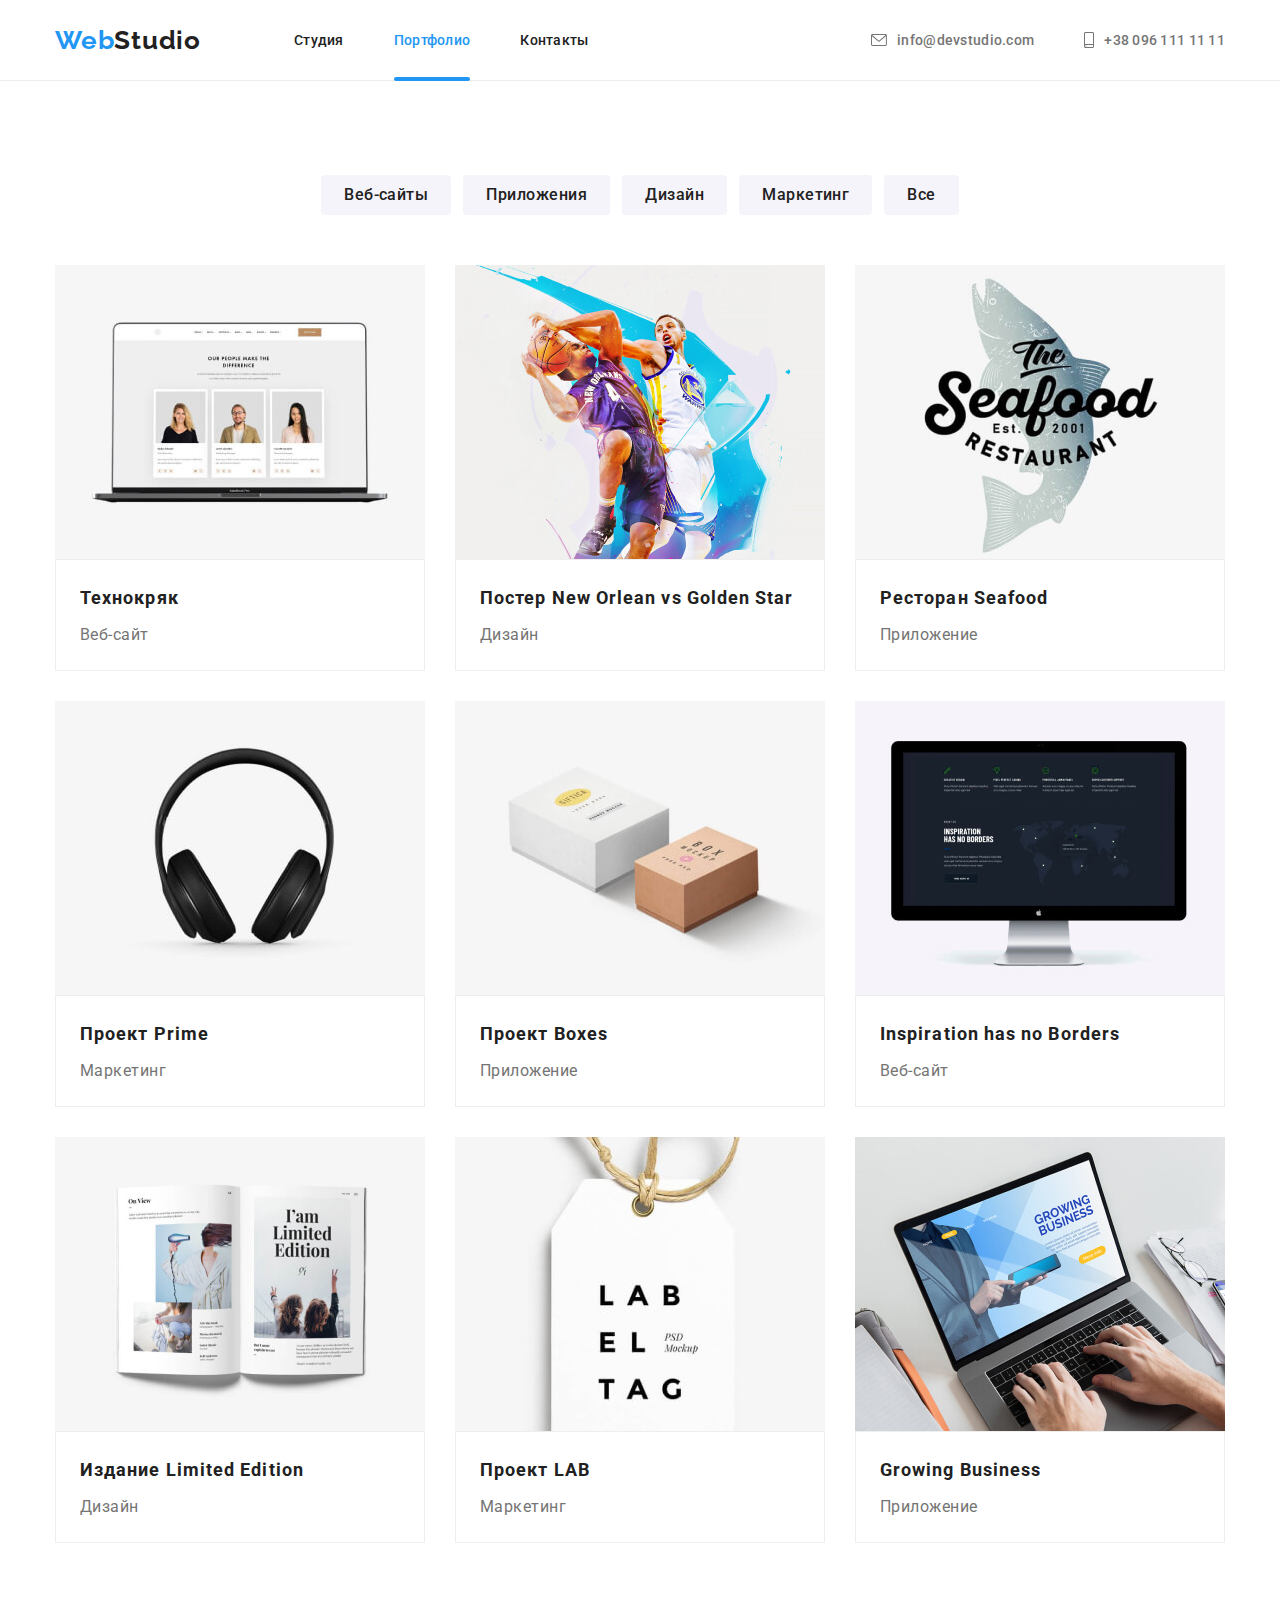
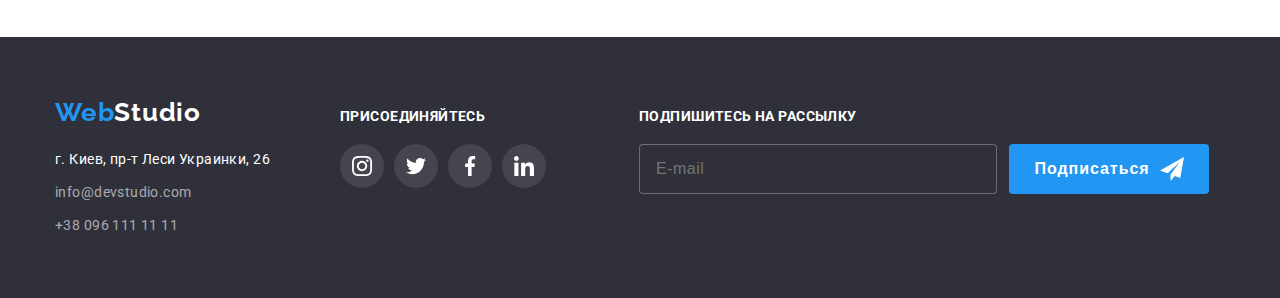
==== portfolio.html @ d7d211d1 "added 7th" ====
<!DOCTYPE html>
<html lang="ru">
<head>
  <meta charset="UTF-8">
  <meta name="viewport" content="width=device-width, initial-scale=1.0">
  <title>Portfolio</title>
  <link href="https://fonts.googleapis.com/css2?family=Raleway:wght@700&family=Roboto:wght@400;500;700;900&display=swap" rel="stylesheet">
  <link rel="stylesheet" href="https://cdnjs.cloudflare.com/ajax/libs/modern-normalize/1.0.0/modern-normalize.min.css" integrity="sha512-ISS7cAi1PEhQ8jnbJpJZMd29NlhNj4AWYyLOSp2CE/CsHxTCu+r+t0D2yoJudVrd0/8fTVPUVDzY5Tvli75u/g==" crossorigin="anonymous" />
  <link rel="stylesheet" href="./css/portfolio.min.css">
</head>
<body>
   
  <!--Header-->
  <header class="page-header">
    <div class="container header-parts">
        <nav class="page-header-nav">
          <a href="./index.html" class="logo link">Web<span class="logo-header">Studio</span>
          </a>
          <!-- Site-nav -->
          <ul class="list site-nav">
            <li class="site-nav-item">
              <a href="./index.html" class="link">Студия</a>
            </li>
            <li class="site-nav-item">
              <a href="./portfolio.html" class="link current">Портфолио</a>
            </li>
            <li class="site-nav-item">
              <a href="" class="link">Контакты</a>
            </li>
          </ul>
        </nav>
        <address class="header-address">
          <ul class="list header-address-list">
            <li class="header-address-item">
              <a href="mailto:info@devstudio.com" class="contacts link">
                <svg class="contact-pick" width="16" height="12">
                  <use href="./images/svg/icons.svg#icon-envelope">
                  </use>
                </svg>info@devstudio.com
              </a>
            </li>
            <li class="header-address-item">
              <a href="tel:380961111111" class="contacts link">
                <svg class="contact-pick" width="10" height="16">
                  <use href="./images/svg/icons.svg#icon-smartphone">
                  </use>
                </svg> +38 096 111 11 11
              </a>
            </li>
          </ul>
        </address>
    </div>
  </header>

  <main>
    <div class="section">
    <div class="container">
      <h1 class="section-title visually-hidden">Заголовок страници</h1>
  
      <!-- portfolio-nav -->
        <div class="radio-btn">
          <a href="" class="filter-btn">Веб-сайты</a>
          <a href="" class="filter-btn">Приложения</a> 
          <a href="" class="filter-btn">Дизайн</a>
          <a href="" class="filter-btn">Маркетинг</a>
          <a href="" class="filter-btn">Все</a>
        </div>
        <!-- <div>
          <button type="button" class="button secondary">Веб-сайты</button>
          <button type="button" class="button secondary">Приложения</button>
          <button type="button" class="button secondary">Дизайн</button>
          <button type="button" class="button secondary">Маркетинг</button>
          <button type="button" class="button secondary">Все</button>
        </div> -->
  
      <!-- projects -->
      <h2 class="title visually-hidden">Наши проекты</h2>
      
      <ul class="projects list">

        <li class="projects-item">
          <a href="" class="projects-link link">
            <div class="projects-overlay">
              <img src="./images/portfolio/tehno.jpg" class="projects-img" width="370" alt="Laptop">
              <span class="projects-overlay-text">Технокряк это современная площадка распространения коронавируса.
                Компании используют эту платформу для цифрового шпионажа и атак на
                защищённые сервера конкурентов.
              </span>
            </div>
            <div class="projects-column">
              <h3 class="projects-title">Технокряк</h3>
              <p>Веб-сайт</p>
            </div>
          </a>
        </li>
      
        <li class="projects-item">
            <a href="" class="projects-link link">
              <div class="projects-overlay">
                <img src="./images/portfolio/novsgs.jpg" width="370" alt="Basketball players">
            <span class="projects-overlay-text">Lorem ipsum dolor sit amet consectetur adipisicing.
            </span>
            </div>
          <div class="projects-column">
            <h3 class="projects-title">Постер New Orlean vs Golden Star</h3>
            <p>Дизайн</p>
          </div>
        </a>
        </li>   
    
        <li class="projects-item">
          <a href="" class="projects-link link">
            <div class="projects-overlay">
            <img src="./images/portfolio/Seafood.jpg" width="370" alt="Seafood">
            <span class="projects-overlay-text">Lorem ipsum dolor.
            </span>
          </div>
          <div class="projects-column">
            <h3 class="projects-title">Ресторан Seafood</h3>
            <p>Приложение</p>
          </div>
          </a>
        </li>
  
        <li class="projects-item">
          <a href="" class="projects-link link">
            <div class="projects-overlay">
            <img src="./images/portfolio/headset.jpg" width="370" alt="Headset">
            <span class="projects-overlay-text">Lorem ipsum dolor.
            </span>
            </div>
            <div class="projects-column">
            <h3 class="projects-title">Проект Prime</h3>
            <p>Маркетинг</p>
            </div>
            </a>
        </li>
  
        <li class="projects-item">
          <a href="" class="projects-link link">
            <div class="projects-overlay">
            <img src="./images/portfolio/brick.jpg" width="370" alt="Bricks">
            <span class="projects-overlay-text">Lorem ipsum dolor.
            </span>
            </div>
            <div class="projects-column">
            <h3 class="projects-title">Проект Boxes</h3>
            <p>Приложение</p>
            </div>
            </a>
        </li>
  
        <li class="projects-item">
          <a href="" class="projects-link link">
            <div class="projects-overlay">
            <img src="./images/portfolio/img3.jpg" width="370" alt="Desktop">
            <span class="projects-overlay-text">Lorem ipsum dolor.
            </span>
          </div>
            <div class="projects-column">
            <h3 class="projects-title">Inspiration has no Borders</h3>
            <p>Веб-сайт</p>
            </div>
            </a>
        </li>
  
        <li class="projects-item">
          <a href="" class="projects-link link">
            <div class="projects-overlay">
            <img src="./images/portfolio/book.jpg" width="370" alt="Book">
            <span class="projects-overlay-text">Lorem ipsum dolor.
            </span>
          </div>
            <div class="projects-column">
            <h3 class="projects-title">Издание Limited Edition</h3>
            <p>Дизайн</p>
            </div>
            </a>
        </li>
  
        <li class="projects-item">
          <a href="" class="projects-link link">
            <div class="projects-overlay">
            <img src="./images/portfolio/lab.jpg" width="370" alt="Label">
            <span class="projects-overlay-text">Lorem ipsum dolor.
            </span>
          </div>
            <div class="projects-column">
            <h3 class="projects-title">Проект LAB</h3>
            <p>Маркетинг</p>
            </div>
            </a>
        </li>
  
        <li class="projects-item">
          <a href="" class="projects-link link">
            <div class="projects-overlay">
            <img src="./images/portfolio/img1.jpg" width="370" alt="Notebook">
            <span class="projects-overlay-text">Lorem ipsum dolor.
            </span>
          </div>
            <div class="projects-column">
            <h3 class="projects-title">Growing Business</h3>
            <p>Приложение</p>
            </div>
            </a>
        </li>
      </ul>
    </div>
  </div>
  </main>

    <!--Footer-->
  <footer class="footer">
    <div class="container">
      <div class="footer-content">
        <div class="first-footer-column">
          <a href="./index.html" class="logo link">Web<span class="logo-footer">Studio</span></a>
            <address class="footer-address">
              <ul class="list footer-address-list">
                <li class="footer-address-item">
                  <p>г. Киев, пр-т Леси Украинки, 26</p>
                </li>
                <li class="footer-address-item">
                  <a href="mailto:info@devstudio.com" class="contacts link">info@devstudio.com</a>
                </li>
                <li class="footer-address-item">
                  <a href="tel:380961111111" class="contacts link">+38 096 111 11 11</a>
                </li>
              </ul>
            </address>
        </div>
        <div class="second-footer-column">
          <p>Присоединяйтесь</p>
          <div class="footer-media">
          <ul class="social-network list">
            <li class="social-network-item">
              <a href="" class="social-link" aria-label="Instagram link">
              <svg class="network-icon">
                <use href="./images/svg/icons.svg#icon-instagram">
                </use>
              </svg>
            </a>
          </li>
            <li class="social-network-item">
              <a href="" class="social-link" aria-label="Twitter link">
              <svg class="network-icon">
                <use href="./images/svg/icons.svg#icon-twitter">
                </use>
              </svg>
            </a>
          </li>
            <li class="social-network-item">
              <a href="" class="social-link" aria-label="Facebook link">
              <svg class="network-icon">
                <use href="./images/svg/icons.svg#icon-facebook">
                </use>
              </svg>
            </a>
          </li>
            <li class="social-network-item">
              <a href="" class="social-link" aria-label="Linkedin link">
              <svg class="network-icon">
                <use href="./images/svg/icons.svg#icon-linkedin">
                </use>
              </svg>
            </a>
          </li>
          </ul>
        </div>
        </div>

        <div class="third-footer-column">
          <p>Подпишитесь на рассылку</p>
          <form action="#" class="footer-form-subscription">
              <input type="email" name="subscription" class="subscription-input" id="footer-email" placeholder="E-mail">
            <button type="submit" class="subscription-button">Подписаться
              <svg width="24px" height="24px" class="form-subscription-icon">
                <use href="./images/svg/sprite.svg#send"></use>
              </svg>
            </button>
          </form>
        </div>

      </div>
    </div>
  </footer>

</body>
</html>
---- css/portfolio.min.css ----
.visually-hidden{position:absolute !important;clip:rect(1px 1px 1px 1px);clip:rect(1px, 1px, 1px, 1px);padding:0 !important;border:0 !important;height:1px !important;width:1px !important;overflow:hidden}:root{--primary-text-color: #212121;--secondary-text-color: #757575;--accent-color: #2196F3;--white-text-color: #ffffff;--secondary-bg-color: #F5F4FA;--third-bg-color: #2F303A;--media-color: #AFB1B8}html{box-sizing:border-box}*,*::before,*::after{box-sizing:inherit}body{margin:0 auto;font-family:Roboto, sans-serif;color:var(--primary-text-color)}.link{text-decoration:none}.list{padding:0px;margin:0px;list-style:none}img{display:block}address{font-style:normal}.container{width:1200px;padding-left:15px;padding-right:15px;margin:0 auto}.section{padding-top:94px;padding-bottom:94px}.title{font-weight:700;font-size:36px;line-height:1.167;letter-spacing:0.03em;text-align:center;margin-top:0px;margin-bottom:50px}.logo{display:flex;font-family:Raleway, sans-serif;font-weight:700;font-size:26px;line-height:1.192;letter-spacing:0.03em;color:var(--accent-color)}.social-network,.social-link{display:flex;justify-content:center}.social-network-item:not(:last-child){margin-right:10px}.social-link{align-items:center;width:44px;height:44px;border-radius:50%;transition:background-color 250ms cubic-bezier(0.4, 0, 0.2, 1)}.social-link:focus,.social-link:hover{background-color:var(--accent-color)}.social-link:focus .network-icon,.social-link:hover .network-icon{fill:var(--white-text-color)}.network-icon{width:20px;height:20px;fill:var(--media-color)}.page-header{border-bottom:1px solid #ECECEC}.header-parts,.page-header-nav{display:flex;align-items:center}.logo-header{color:var(--primary-text-color)}.site-nav{display:flex;margin:0px;margin-left:93px;font-weight:500;font-size:14px;line-height:1.143;letter-spacing:0.02em}.site-nav .link{display:block;position:relative;padding-top:32px;padding-bottom:32px;width:max-content;transition:color 250ms cubic-bezier(0.4, 0, 0.2, 1);color:var(--primary-text-color)}.site-nav .link:hover,.site-nav .link:focus,.site-nav .link.current{color:var(--accent-color)}.site-nav .link:hover::after,.site-nav .link:focus::after,.site-nav .link.current::after{opacity:1}.site-nav-item .link::after{display:block;position:absolute;content:"";opacity:0;margin:0 auto;margin-top:29px;width:100%;height:4px;transition:opacity 250ms cubic-bezier(0.4, 0, 0.2, 1);background:#2196F3;border-radius:2px}.site-nav-item:not(:last-child){margin-right:50px}.header-address{display:flex;margin-left:auto}.header-address-list{display:flex}.header-address-item:not(:last-child){margin-right:50px}.header-address .contacts{font-size:14px;font-weight:500;line-height:1.143;letter-spacing:0.02em;color:var(--secondary-text-color)}.header-address .contacts:hover,.header-address .contacts:focus{color:var(--accent-color)}.contact-pick{margin-right:10px;transition:fill 250ms cubic-bezier(0.4, 0, 0.2, 1);fill:var(--secondary-text-color)}.contacts:hover .contact-pick,.contacts:focus .contact-pick{fill:var(--accent-color)}.contacts{align-items:center;display:flex;transition:color 250ms cubic-bezier(0.4, 0, 0.2, 1)}.radio-btn{margin-bottom:50px;text-align:center}.radio-btn a{font-weight:500;font-size:16px;line-height:1.625;letter-spacing:0.03em}.filter-btn{display:inline-block;padding:6px 22px;text-decoration:none;font-weight:500;font-size:16px;line-height:1.625;letter-spacing:0.03em;border:1px solid transparent;border-radius:4px;color:var(--primary-text-color);background-color:var(--secondary-bg-color);transition:all 250ms cubic-bezier(0.4, 0, 0.2, 1)}.filter-btn:hover,.filter-btn:focus{color:var(--white-text-color);background-color:var(--accent-color)}.filter-btn:not(:last-child){margin-right:8px}.projects-title{margin:0;margin-bottom:4px;font-weight:700;font-size:18px;line-height:2;letter-spacing:0.06em}.projects{display:flex;flex-wrap:wrap}.projects p{margin:0;font-size:16px;line-height:1.875;letter-spacing:0.03em;color:var(--secondary-text-color)}.projects-item{position:relative;overflow:hidden;width:calc((100% - 60px) / 3);margin-bottom:30px;margin-right:30px}.projects-item:hover,.projects-item:focus{box-shadow:0px 1px 1px rgba(0,0,0,0.12),0px 4px 4px rgba(0,0,0,0.06),1px 4px 6px rgba(0,0,0,0.16)}.projects-item:hover .projects-overlay-text,.projects-item:focus .projects-overlay-text{transform:translateY(0);opacity:1}.projects-link{color:var(--primary-text-color)}.projects-item:nth-child(3n){margin-right:0px}.projects-item:nth-last-child(-n+3){margin-bottom:0px}.projects-column{text-decoration:none;text-align:left;padding:20px 24px;border:1px solid #EEEEEE}.projects-overlay-text{position:absolute;height:100%;width:100%;top:0;left:0;opacity:0;padding:63px 24px;font-size:18px;line-height:1.555;letter-spacing:0.03em;color:var(--white-text-color);background-color:rgba(33,150,243,0.9);transform:translateY(100%);transition:all 250ms cubic-bezier(0.4, 0, 0.2, 1)}.projects-overlay{position:relative;height:294px;overflow:hidden}.footer{margin:0 auto;padding-top:60px;padding-bottom:60px;background-color:var(--third-bg-color)}.footer-content{display:flex;align-items:baseline}.logo-footer{color:var(--white-text-color)}.footer .logo{margin-bottom:20px}.first-footer-column{margin-right:70px}.footer-address p,.footer-address .contacts{margin:0px;font-size:14px;line-height:1.714;letter-spacing:0.03em;color:var(--white-text-color)}.footer-address .contacts{color:rgba(255,255,255,0.6)}.footer-address .contacts:hover,.footer-address .contacts:focus{color:var(--accent-color)}.footer-address-item:not(:last-child){margin-bottom:9px}.second-footer-column p{font-weight:700;font-size:14px;line-height:1.143;letter-spacing:0.03em;text-transform:uppercase;margin-top:0;margin-bottom:20px;color:var(--white-text-color)}.second-footer-column .social-link{background-color:rgba(255,255,255,0.1)}.second-footer-column .network-icon{fill:var(--white-text-color)}.footer-media .social-link:hover,.footer-media .social-link:focus{background-color:var(--accent-color)}.second-footer-column .social-network-item{margin-bottom:0}.third-footer-column{margin-left:93px}.third-footer-column p{font-weight:700;font-size:14px;line-height:1.143;letter-spacing:0.03em;text-transform:uppercase;margin-top:0;margin-bottom:20px;color:var(--white-text-color)}.footer-form-subscription{display:flex;justify-content:center;align-items:flex-end}.subscription-input{width:358px;height:50px;padding:15px 0 15px 16px;margin-right:12px;border:1px solid rgba(255,255,255,0.3);border-radius:4px;background-color:var(--third-bg-color);font-size:16px;line-height:1.25;letter-spacing:0.03em}.subscription-button{display:flex;justify-content:center;align-items:center;cursor:pointer;width:200px;height:50px;padding-top:10px;padding-bottom:10px;border:1px solid transparent;color:var(--white-text-color);background-color:var(--accent-color);transition:all 250ms cubic-bezier(0.4, 0, 0.2, 1);font-weight:700;font-size:16px;line-height:1.87;letter-spacing:0.06em;border-radius:4px}.subscription-button:hover,.subscription-button:focus{color:var(--primary-text-color);background-color:var(--secondary-bg-color);fill:var(--accent-color)}.subscription-button:hover .form-subscription-icon,.subscription-button:focus .form-subscription-icon{fill:var(--accent-color)}.form-subscription-icon{margin-left:10px;fill:var(--white-text-color)}
/*# sourceMappingURL=portfolio.min.css.map */
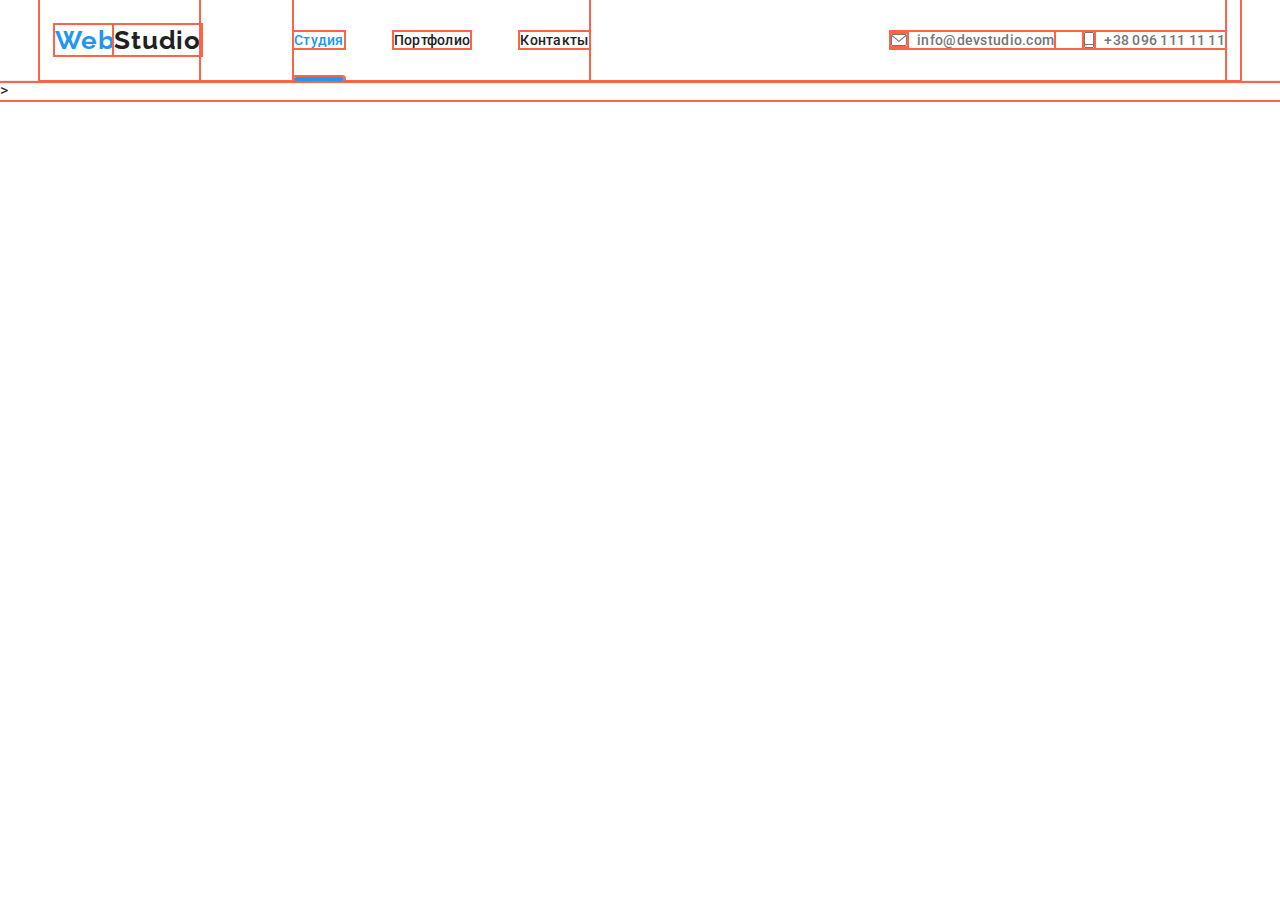
==== commit 82f67e5f: "finished index" ====
--- a/portfolio.html
+++ b/portfolio.html
@@ -10,19 +10,34 @@
 </head>
 <body>
    
-  <!--Header-->
+  <!-- Header -->
   <header class="page-header">
     <div class="container header-parts">
-        <nav class="page-header-nav">
+      
           <a href="./index.html" class="logo link">Web<span class="logo-header">Studio</span>
           </a>
-          <!-- Site-nav -->
+          
+          <button type="button" 
+            class="menu-btn is-open" 
+            aria-ecpanded="false"
+            aria-controls="burger-menu"
+            data-menu-button>
+
+            <svg width="40px" height="40px" aria-label="Mobile menu">
+              <use href="./images/svg/icons.svg#burger" class="close-btn"></use>
+              <use href="./images/svg/icons.svg#close" class="open-btn"></use>
+            </svg>
+          </button>
+          
+      <div class="burger-menu" id="burger-menu" data-menu>
+        <nav class="page-header-nav">
+          
           <ul class="list site-nav">
             <li class="site-nav-item">
-              <a href="./index.html" class="link">Студия</a>
+              <a href="./index.html" class="link current">Студия</a>
             </li>
             <li class="site-nav-item">
-              <a href="./portfolio.html" class="link current">Портфолио</a>
+              <a href="./portfolio.html" class="link">Портфолио</a>
             </li>
             <li class="site-nav-item">
               <a href="" class="link">Контакты</a>
@@ -36,28 +51,28 @@
                 <svg class="contact-pick" width="16" height="12">
                   <use href="./images/svg/icons.svg#icon-envelope">
                   </use>
-                </svg>info@devstudio.com
-              </a>
+                </svg>
+                info@devstudio.com</a>
             </li>
             <li class="header-address-item">
               <a href="tel:380961111111" class="contacts link">
                 <svg class="contact-pick" width="10" height="16">
                   <use href="./images/svg/icons.svg#icon-smartphone">
                   </use>
-                </svg> +38 096 111 11 11
-              </a>
+                </svg>
+                +38 096 111 11 11</a>
             </li>
           </ul>
         </address>
     </div>
-  </header>
-
-  <main>
+    </div>
+  </header>>
+
+  <!-- <main>
     <div class="section">
     <div class="container">
       <h1 class="section-title visually-hidden">Заголовок страници</h1>
   
-      <!-- portfolio-nav -->
         <div class="radio-btn">
           <a href="" class="filter-btn">Веб-сайты</a>
           <a href="" class="filter-btn">Приложения</a> 
@@ -65,15 +80,7 @@
           <a href="" class="filter-btn">Маркетинг</a>
           <a href="" class="filter-btn">Все</a>
         </div>
-        <!-- <div>
-          <button type="button" class="button secondary">Веб-сайты</button>
-          <button type="button" class="button secondary">Приложения</button>
-          <button type="button" class="button secondary">Дизайн</button>
-          <button type="button" class="button secondary">Маркетинг</button>
-          <button type="button" class="button secondary">Все</button>
-        </div> -->
-  
-      <!-- projects -->
+  
       <h2 class="title visually-hidden">Наши проекты</h2>
       
       <ul class="projects list">
@@ -208,83 +215,86 @@
       </ul>
     </div>
   </div>
-  </main>
+  </main> -->
 
     <!--Footer-->
-  <footer class="footer">
-    <div class="container">
-      <div class="footer-content">
-        <div class="first-footer-column">
-          <a href="./index.html" class="logo link">Web<span class="logo-footer">Studio</span></a>
-            <address class="footer-address">
-              <ul class="list footer-address-list">
-                <li class="footer-address-item">
-                  <p>г. Киев, пр-т Леси Украинки, 26</p>
-                </li>
-                <li class="footer-address-item">
-                  <a href="mailto:info@devstudio.com" class="contacts link">info@devstudio.com</a>
-                </li>
-                <li class="footer-address-item">
-                  <a href="tel:380961111111" class="contacts link">+38 096 111 11 11</a>
-                </li>
-              </ul>
-            </address>
+    <!-- <footer class="section footer">
+      <div class="container">
+        <div class="footer-content">
+          <div class="first-footer-column">
+            <a href="./index.html" class="logo link">Web<span class="logo-footer">Studio</span></a>
+              <address class="footer-address">
+                <ul class="list footer-address-list">
+                  <li class="footer-address-item">
+                    <p>г. Киев, пр-т Леси Украинки, 26</p>
+                  </li>
+                  <li class="footer-address-item">
+                    <a href="mailto:info@devstudio.com" class="contacts link">info@devstudio.com</a>
+                  </li>
+                  <li class="footer-address-item">
+                    <a href="tel:380961111111" class="contacts link">+38 096 111 11 11</a>
+                  </li>
+                </ul>
+              </address>
+          </div>
+          
+          <div class="second-footer-column">
+            <p>Присоединяйтесь</p>
+            <div class="footer-media">
+            <ul class="social-network list">
+              <li class="social-network-item">
+                <a href="" class="social-link" aria-label="Instagram link">
+                <svg class="network-icon">
+                  <use href="./images/svg/icons.svg#icon-instagram">
+                  </use>
+                </svg>
+              </a>
+            </li>
+              <li class="social-network-item">
+                <a href="" class="social-link" aria-label="Twitter link">
+                <svg class="network-icon">
+                  <use href="./images/svg/icons.svg#icon-twitter">
+                  </use>
+                </svg>
+              </a>
+            </li>
+              <li class="social-network-item">
+                <a href="" class="social-link" aria-label="Facebook link">
+                <svg class="network-icon">
+                  <use href="./images/svg/icons.svg#icon-facebook">
+                  </use>
+                </svg>
+              </a>
+            </li>
+              <li class="social-network-item">
+                <a href="" class="social-link" aria-label="Linkedin link">
+                <svg class="network-icon">
+                  <use href="./images/svg/icons.svg#icon-linkedin">
+                  </use>
+                </svg>
+              </a>
+            </li>
+            </ul>
+          </div>
+          </div>
+  
+          <div class="third-footer-column">
+            <p>Подпишитесь на рассылку</p>
+            <form action="#" class="footer-form-subscription">
+                <input type="email" name="subscription" class="subscription-input" id="footer-email" placeholder="E-mail">
+              <button type="submit" class="subscription-button">
+                <div class="form-button-inside">Подписаться
+                <svg width="24px" height="24px" class="form-subscription-icon">
+                  <use href="./images/svg/sprite.svg#send"></use>
+                </svg>
+              </div>
+              </button>
+            </form>
+          </div>
+  
         </div>
-        <div class="second-footer-column">
-          <p>Присоединяйтесь</p>
-          <div class="footer-media">
-          <ul class="social-network list">
-            <li class="social-network-item">
-              <a href="" class="social-link" aria-label="Instagram link">
-              <svg class="network-icon">
-                <use href="./images/svg/icons.svg#icon-instagram">
-                </use>
-              </svg>
-            </a>
-          </li>
-            <li class="social-network-item">
-              <a href="" class="social-link" aria-label="Twitter link">
-              <svg class="network-icon">
-                <use href="./images/svg/icons.svg#icon-twitter">
-                </use>
-              </svg>
-            </a>
-          </li>
-            <li class="social-network-item">
-              <a href="" class="social-link" aria-label="Facebook link">
-              <svg class="network-icon">
-                <use href="./images/svg/icons.svg#icon-facebook">
-                </use>
-              </svg>
-            </a>
-          </li>
-            <li class="social-network-item">
-              <a href="" class="social-link" aria-label="Linkedin link">
-              <svg class="network-icon">
-                <use href="./images/svg/icons.svg#icon-linkedin">
-                </use>
-              </svg>
-            </a>
-          </li>
-          </ul>
-        </div>
-        </div>
-
-        <div class="third-footer-column">
-          <p>Подпишитесь на рассылку</p>
-          <form action="#" class="footer-form-subscription">
-              <input type="email" name="subscription" class="subscription-input" id="footer-email" placeholder="E-mail">
-            <button type="submit" class="subscription-button">Подписаться
-              <svg width="24px" height="24px" class="form-subscription-icon">
-                <use href="./images/svg/sprite.svg#send"></use>
-              </svg>
-            </button>
-          </form>
-        </div>
-
       </div>
-    </div>
-  </footer>
+    </footer> -->
 
 </body>
 </html>--- a/css/portfolio.min.css
+++ b/css/portfolio.min.css
@@ -1,2 +1,2 @@
-.visually-hidden{position:absolute !important;clip:rect(1px 1px 1px 1px);clip:rect(1px, 1px, 1px, 1px);padding:0 !important;border:0 !important;height:1px !important;width:1px !important;overflow:hidden}:root{--primary-text-color: #212121;--secondary-text-color: #757575;--accent-color: #2196F3;--white-text-color: #ffffff;--secondary-bg-color: #F5F4FA;--third-bg-color: #2F303A;--media-color: #AFB1B8}html{box-sizing:border-box}*,*::before,*::after{box-sizing:inherit}body{margin:0 auto;font-family:Roboto, sans-serif;color:var(--primary-text-color)}.link{text-decoration:none}.list{padding:0px;margin:0px;list-style:none}img{display:block}address{font-style:normal}.container{width:1200px;padding-left:15px;padding-right:15px;margin:0 auto}.section{padding-top:94px;padding-bottom:94px}.title{font-weight:700;font-size:36px;line-height:1.167;letter-spacing:0.03em;text-align:center;margin-top:0px;margin-bottom:50px}.logo{display:flex;font-family:Raleway, sans-serif;font-weight:700;font-size:26px;line-height:1.192;letter-spacing:0.03em;color:var(--accent-color)}.social-network,.social-link{display:flex;justify-content:center}.social-network-item:not(:last-child){margin-right:10px}.social-link{align-items:center;width:44px;height:44px;border-radius:50%;transition:background-color 250ms cubic-bezier(0.4, 0, 0.2, 1)}.social-link:focus,.social-link:hover{background-color:var(--accent-color)}.social-link:focus .network-icon,.social-link:hover .network-icon{fill:var(--white-text-color)}.network-icon{width:20px;height:20px;fill:var(--media-color)}.page-header{border-bottom:1px solid #ECECEC}.header-parts,.page-header-nav{display:flex;align-items:center}.logo-header{color:var(--primary-text-color)}.site-nav{display:flex;margin:0px;margin-left:93px;font-weight:500;font-size:14px;line-height:1.143;letter-spacing:0.02em}.site-nav .link{display:block;position:relative;padding-top:32px;padding-bottom:32px;width:max-content;transition:color 250ms cubic-bezier(0.4, 0, 0.2, 1);color:var(--primary-text-color)}.site-nav .link:hover,.site-nav .link:focus,.site-nav .link.current{color:var(--accent-color)}.site-nav .link:hover::after,.site-nav .link:focus::after,.site-nav .link.current::after{opacity:1}.site-nav-item .link::after{display:block;position:absolute;content:"";opacity:0;margin:0 auto;margin-top:29px;width:100%;height:4px;transition:opacity 250ms cubic-bezier(0.4, 0, 0.2, 1);background:#2196F3;border-radius:2px}.site-nav-item:not(:last-child){margin-right:50px}.header-address{display:flex;margin-left:auto}.header-address-list{display:flex}.header-address-item:not(:last-child){margin-right:50px}.header-address .contacts{font-size:14px;font-weight:500;line-height:1.143;letter-spacing:0.02em;color:var(--secondary-text-color)}.header-address .contacts:hover,.header-address .contacts:focus{color:var(--accent-color)}.contact-pick{margin-right:10px;transition:fill 250ms cubic-bezier(0.4, 0, 0.2, 1);fill:var(--secondary-text-color)}.contacts:hover .contact-pick,.contacts:focus .contact-pick{fill:var(--accent-color)}.contacts{align-items:center;display:flex;transition:color 250ms cubic-bezier(0.4, 0, 0.2, 1)}.radio-btn{margin-bottom:50px;text-align:center}.radio-btn a{font-weight:500;font-size:16px;line-height:1.625;letter-spacing:0.03em}.filter-btn{display:inline-block;padding:6px 22px;text-decoration:none;font-weight:500;font-size:16px;line-height:1.625;letter-spacing:0.03em;border:1px solid transparent;border-radius:4px;color:var(--primary-text-color);background-color:var(--secondary-bg-color);transition:all 250ms cubic-bezier(0.4, 0, 0.2, 1)}.filter-btn:hover,.filter-btn:focus{color:var(--white-text-color);background-color:var(--accent-color)}.filter-btn:not(:last-child){margin-right:8px}.projects-title{margin:0;margin-bottom:4px;font-weight:700;font-size:18px;line-height:2;letter-spacing:0.06em}.projects{display:flex;flex-wrap:wrap}.projects p{margin:0;font-size:16px;line-height:1.875;letter-spacing:0.03em;color:var(--secondary-text-color)}.projects-item{position:relative;overflow:hidden;width:calc((100% - 60px) / 3);margin-bottom:30px;margin-right:30px}.projects-item:hover,.projects-item:focus{box-shadow:0px 1px 1px rgba(0,0,0,0.12),0px 4px 4px rgba(0,0,0,0.06),1px 4px 6px rgba(0,0,0,0.16)}.projects-item:hover .projects-overlay-text,.projects-item:focus .projects-overlay-text{transform:translateY(0);opacity:1}.projects-link{color:var(--primary-text-color)}.projects-item:nth-child(3n){margin-right:0px}.projects-item:nth-last-child(-n+3){margin-bottom:0px}.projects-column{text-decoration:none;text-align:left;padding:20px 24px;border:1px solid #EEEEEE}.projects-overlay-text{position:absolute;height:100%;width:100%;top:0;left:0;opacity:0;padding:63px 24px;font-size:18px;line-height:1.555;letter-spacing:0.03em;color:var(--white-text-color);background-color:rgba(33,150,243,0.9);transform:translateY(100%);transition:all 250ms cubic-bezier(0.4, 0, 0.2, 1)}.projects-overlay{position:relative;height:294px;overflow:hidden}.footer{margin:0 auto;padding-top:60px;padding-bottom:60px;background-color:var(--third-bg-color)}.footer-content{display:flex;align-items:baseline}.logo-footer{color:var(--white-text-color)}.footer .logo{margin-bottom:20px}.first-footer-column{margin-right:70px}.footer-address p,.footer-address .contacts{margin:0px;font-size:14px;line-height:1.714;letter-spacing:0.03em;color:var(--white-text-color)}.footer-address .contacts{color:rgba(255,255,255,0.6)}.footer-address .contacts:hover,.footer-address .contacts:focus{color:var(--accent-color)}.footer-address-item:not(:last-child){margin-bottom:9px}.second-footer-column p{font-weight:700;font-size:14px;line-height:1.143;letter-spacing:0.03em;text-transform:uppercase;margin-top:0;margin-bottom:20px;color:var(--white-text-color)}.second-footer-column .social-link{background-color:rgba(255,255,255,0.1)}.second-footer-column .network-icon{fill:var(--white-text-color)}.footer-media .social-link:hover,.footer-media .social-link:focus{background-color:var(--accent-color)}.second-footer-column .social-network-item{margin-bottom:0}.third-footer-column{margin-left:93px}.third-footer-column p{font-weight:700;font-size:14px;line-height:1.143;letter-spacing:0.03em;text-transform:uppercase;margin-top:0;margin-bottom:20px;color:var(--white-text-color)}.footer-form-subscription{display:flex;justify-content:center;align-items:flex-end}.subscription-input{width:358px;height:50px;padding:15px 0 15px 16px;margin-right:12px;border:1px solid rgba(255,255,255,0.3);border-radius:4px;background-color:var(--third-bg-color);font-size:16px;line-height:1.25;letter-spacing:0.03em}.subscription-button{display:flex;justify-content:center;align-items:center;cursor:pointer;width:200px;height:50px;padding-top:10px;padding-bottom:10px;border:1px solid transparent;color:var(--white-text-color);background-color:var(--accent-color);transition:all 250ms cubic-bezier(0.4, 0, 0.2, 1);font-weight:700;font-size:16px;line-height:1.87;letter-spacing:0.06em;border-radius:4px}.subscription-button:hover,.subscription-button:focus{color:var(--primary-text-color);background-color:var(--secondary-bg-color);fill:var(--accent-color)}.subscription-button:hover .form-subscription-icon,.subscription-button:focus .form-subscription-icon{fill:var(--accent-color)}.form-subscription-icon{margin-left:10px;fill:var(--white-text-color)}
+.visually-hidden{position:absolute !important;clip:rect(1px 1px 1px 1px);clip:rect(1px, 1px, 1px, 1px);padding:0 !important;border:0 !important;height:1px !important;width:1px !important;overflow:hidden}:root{--primary-text-color: #212121;--secondary-text-color: #757575;--accent-color: #2196F3;--white-text-color: #ffffff;--secondary-bg-color: #F5F4FA;--third-bg-color: #2F303A;--media-color: #AFB1B8}html{box-sizing:border-box}*,*::before,*::after{box-sizing:inherit;outline:2px solid tomato}body{margin:0 auto;font-family:Roboto, sans-serif;color:var(--primary-text-color)}.link{text-decoration:none}.list{padding:0px;margin:0px;list-style:none}img{display:block}address{font-style:normal}.container{padding-left:15px;padding-right:15px;margin-left:auto;margin-right:auto}@media screen and (min-width: 480px){.container{width:480px}}@media screen and (min-width: 768px){.container{width:768px}}@media screen and (min-width: 1200px){.container{width:1200px}}.section{padding-top:60px;padding-bottom:60px}@media screen and (min-width: 1200px){.section{padding-top:94px;padding-bottom:94px}}.title{font-weight:700;font-size:28px;line-height:1.179;letter-spacing:0.03em;text-align:center;margin-top:0px;margin-bottom:30px}@media screen and (min-width: 1200px){.title{font-size:36px;line-height:1.167;margin-bottom:50px}}.logo{font-family:Raleway, sans-serif;font-weight:700;font-size:24px;line-height:1.167;letter-spacing:0.03em;color:var(--accent-color)}@media screen and (min-width: 1200px){.logo{font-size:26px;line-height:1.192}}.social-network,.social-link{display:flex;justify-content:center}.social-network-item:not(:last-child){margin-right:10px}.social-link{align-items:center;width:44px;height:44px;border-radius:50%;transition:background-color 250ms cubic-bezier(0.4, 0, 0.2, 1)}.social-link:focus,.social-link:hover{background-color:var(--accent-color)}.social-link:focus .network-icon,.social-link:hover .network-icon{fill:var(--white-text-color)}.network-icon{width:20px;height:20px;fill:var(--media-color)}.menu-btn{display:inline-flex;border:none;background-color:transparent;width:40px;height:40px;cursor:pointer}.menu-btn:focus{fill:var(--accent-color)}.menu-btn .close-btn{display:none}@media screen and (min-width: 768px){.menu-btn{display:none}}.menu-btn.is-open .open-btn{display:none}.menu-btn.is-open .close-btn{display:block;fill:var(--primary-text-color)}@media screen and (max-width: 767px){.burger-menu{display:none;position:absolute;top:100%;left:0;width:100%;padding-top:60px;padding-bottom:60px;box-shadow:0px 4px 8px rgba(0,0,0,0.04),0px 2px 4px rgba(0,0,0,0.08),0px 1px 3px rgba(0,0,0,0.16)}.burger-menu.is-open{display:block}}@media screen and (min-width: 768px){.burger-menu{display:flex;flex-grow:1;align-items:center}}.page-header{position:relative;border-bottom:1px solid #ECECEC}.header-parts{display:flex;align-items:center;justify-content:space-between;min-height:80px}.page-header-nav{display:flex;align-items:center}.logo-header{color:var(--primary-text-color)}.site-nav{margin:0 auto;font-weight:500;font-size:14px;line-height:1.143;letter-spacing:0.02em}.site-nav .link{display:block;position:relative;width:max-content;transition:color 250ms cubic-bezier(0.4, 0, 0.2, 1);color:var(--primary-text-color)}.site-nav .link:hover,.site-nav .link:focus,.site-nav .link.current{color:var(--accent-color)}@media screen and (max-width: 767px){.site-nav{font-size:18px;line-height:1.167;margin-bottom:60px}}@media screen and (min-width: 768px){.site-nav{display:flex;margin-left:88px;padding-top:32px;padding-bottom:32px}}@media screen and (min-width: 1200px){.site-nav{margin-left:93px}}.site-nav .link:hover::after,.site-nav .link:focus::after,.site-nav .link.current::after{opacity:1}.site-nav-item .link::after{display:block;position:absolute;content:"";opacity:0;margin-top:8px;width:100%;height:4px;transition:opacity 250ms cubic-bezier(0.4, 0, 0.2, 1);background:#2196F3;border-radius:2px}@media screen and (min-width: 768px){.site-nav-item .link::after{margin-top:29px}}@media screen and (max-width: 767px){.site-nav-item:not(:last-child){margin-bottom:40px}}@media screen and (min-width: 767px){.site-nav-item:not(:last-child){margin-bottom:0;margin-right:50px}}.site-nav-item .link{margin:0 auto}.contacts{transition:color 250ms cubic-bezier(0.4, 0, 0.2, 1)}@media screen and (min-width: 1200px){.contacts{align-items:center;display:flex}}.header-address{margin-left:auto}@media screen and (min-width: 1200px){.header-address-list{display:flex}}@media screen and (max-width: 767px){.header-address-item:not(:last-child){margin-bottom:16px}}@media screen and (min-width: 768px){.header-address-item:not(:last-child){margin-bottom:10px}}@media screen and (min-width: 1200px){.header-address-item:not(:last-child){margin-right:30px;margin-bottom:0}}.header-address .contacts{font-weight:500;letter-spacing:0.02em;color:var(--secondary-text-color)}.header-address .contacts:hover,.header-address .contacts:focus{color:var(--accent-color)}@media screen and (max-width: 768px){.header-address .contacts{font-size:18px;line-height:1.167;justify-content:center;display:flex}}@media screen and (min-width: 768px){.header-address .contacts{font-size:12px}}@media screen and (min-width: 1200px){.header-address .contacts{font-size:14px;line-height:1.143}}.contact-pick{margin-right:10px;transition:fill 250ms cubic-bezier(0.4, 0, 0.2, 1);fill:var(--secondary-text-color)}.contacts:hover .contact-pick,.contacts:focus .contact-pick{fill:var(--accent-color)}.footer{margin:0 auto;background-color:var(--third-bg-color)}@media screen and (min-width: 1200px){.footer{padding-top:60px;padding-bottom:60px}}@media screen and (min-width: 768px){.footer-content{display:flex;flex-wrap:wrap;align-items:baseline;justify-content:space-around}}.logo-footer{color:var(--white-text-color)}.first-footer-column{text-align:center}@media screen and (min-width: 1200px){.first-footer-column{text-align:left;margin-right:70px}}.footer-address{margin-top:20px}.footer-address p,.footer-address .contacts{margin:0;font-size:14px;line-height:1.714;letter-spacing:0.03em;color:var(--white-text-color)}.footer-address .contacts{color:rgba(255,255,255,0.6)}.footer-address .contacts:hover,.footer-address .contacts:focus{color:var(--accent-color)}.footer-address-item:not(:last-child){margin-bottom:9px}.second-footer-column p{font-weight:700;font-size:14px;line-height:1.143;letter-spacing:0.03em;text-transform:uppercase;margin-top:0;margin-bottom:20px;color:var(--white-text-color)}@media screen and (max-width: 1199px){.second-footer-column p{text-align:center}}@media screen and (min-width: 1200px){.second-footer-column p{text-align:left}}@media screen and (max-width: 767px){.second-footer-column{margin-top:60px}}.second-footer-column .social-link{background-color:rgba(255,255,255,0.1)}.second-footer-column .network-icon{fill:var(--white-text-color)}.footer-media .social-link:hover,.footer-media .social-link:focus{background-color:var(--accent-color)}.second-footer-column .social-network-item{margin-bottom:0}@media screen and (max-width: 1199px){.third-footer-column{padding-top:60px}}.third-footer-column p{font-weight:700;font-size:14px;line-height:1.143;letter-spacing:0.03em;text-align:center;text-transform:uppercase;margin-top:0;margin-bottom:20px;color:var(--white-text-color)}@media screen and (min-width: 1200px){.third-footer-column p{text-align:left}}@media screen and (min-width: 1200px){.third-footer-column{margin-left:93px}}.footer-form-subscription{text-align:center}@media screen and (min-width: 1200px){.footer-form-subscription{display:flex;justify-content:center;align-items:flex-end}}.subscription-input{width:358px;height:50px;padding:15px 0 15px 16px;border:1px solid rgba(255,255,255,0.3);border-radius:4px;background-color:var(--third-bg-color);color:var(--white-text-color);font-size:16px;line-height:1.25;letter-spacing:0.03em}@media screen and (min-width: 1200px){.subscription-input{margin-right:12px}}@media screen and (max-width: 1199px){.subscription-input{width:100%}}.subscription-input::placeholder{color:rgba(255,255,255,0.6)}.subscription-button{width:200px;height:50px;padding-top:10px;padding-bottom:10px;margin-top:20px;border:1px solid transparent;color:var(--white-text-color);background-color:var(--accent-color);transition:all 250ms cubic-bezier(0.4, 0, 0.2, 1);font-weight:700;font-size:16px;line-height:1.87;letter-spacing:0.06em;border-radius:4px}.subscription-button:hover,.subscription-button:focus{color:var(--primary-text-color);background-color:var(--secondary-bg-color);fill:var(--accent-color)}.subscription-button:hover .form-subscription-icon,.subscription-button:focus .form-subscription-icon{fill:var(--accent-color)}@media screen and (min-width: 1200px){.subscription-button{margin-top:0}}.form-button-inside{display:flex;justify-content:center;align-items:center;cursor:pointer}.form-subscription-icon{margin-left:10px;fill:var(--white-text-color)}
 /*# sourceMappingURL=portfolio.min.css.map */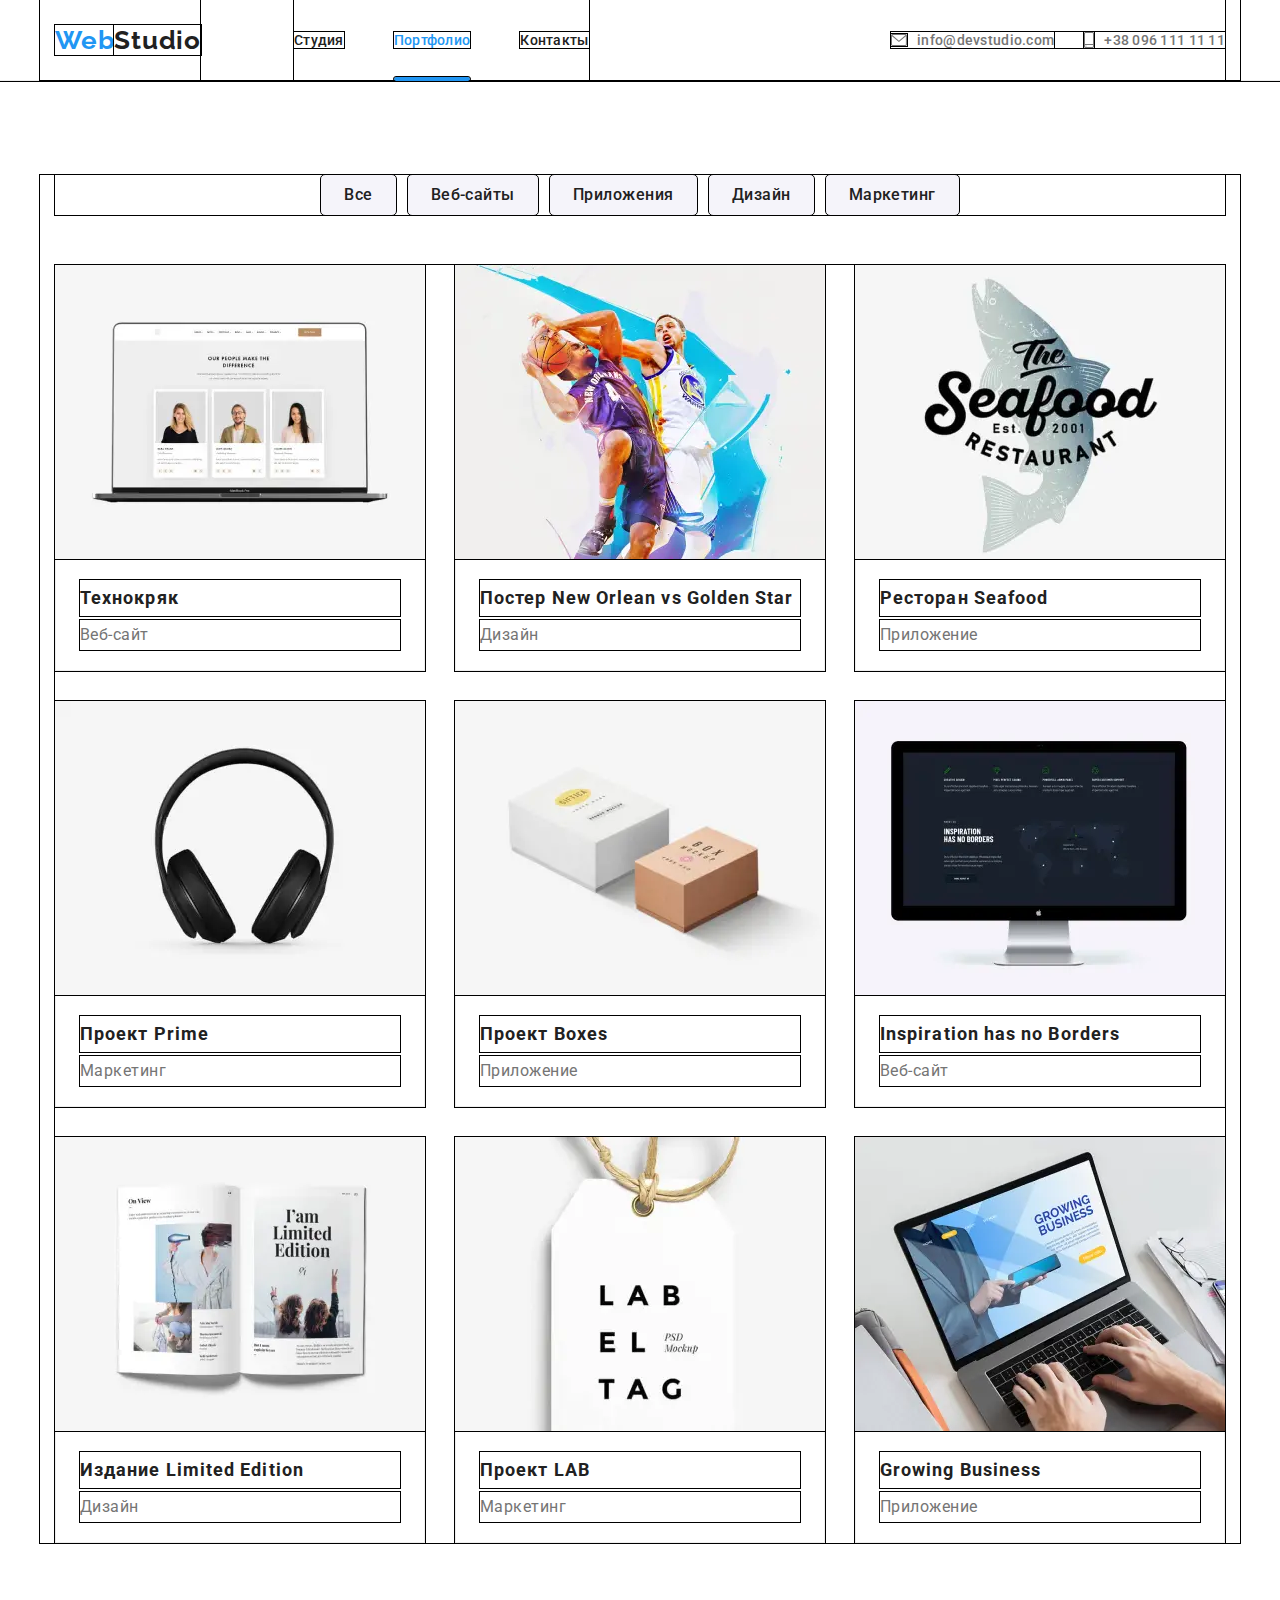
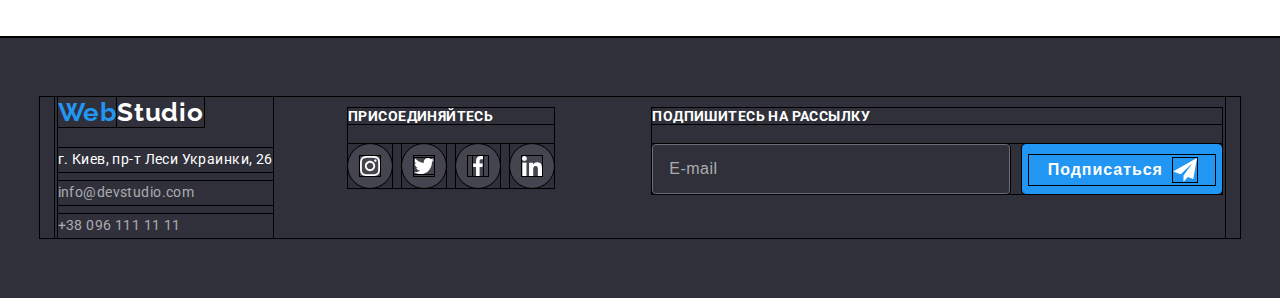
==== commit 7c69dec5: "added images" ====
--- a/portfolio.html
+++ b/portfolio.html
@@ -34,10 +34,10 @@
           
           <ul class="list site-nav">
             <li class="site-nav-item">
-              <a href="./index.html" class="link current">Студия</a>
+              <a href="./index.html" class="link">Студия</a>
             </li>
             <li class="site-nav-item">
-              <a href="./portfolio.html" class="link">Портфолио</a>
+              <a href="./portfolio.html" class="link current">Портфолио</a>
             </li>
             <li class="site-nav-item">
               <a href="" class="link">Контакты</a>
@@ -66,19 +66,19 @@
         </address>
     </div>
     </div>
-  </header>>
-
-  <!-- <main>
+  </header>
+
+  <main>
     <div class="section">
     <div class="container">
       <h1 class="section-title visually-hidden">Заголовок страници</h1>
   
         <div class="radio-btn">
-          <a href="" class="filter-btn">Веб-сайты</a>
-          <a href="" class="filter-btn">Приложения</a> 
+          <a href="" class="filter-btn">Все</a>
+          <a href="" class="filter-btn">Веб-сайты</a> 
+          <a href="" class="filter-btn">Приложения</a>
           <a href="" class="filter-btn">Дизайн</a>
           <a href="" class="filter-btn">Маркетинг</a>
-          <a href="" class="filter-btn">Все</a>
         </div>
   
       <h2 class="title visually-hidden">Наши проекты</h2>
@@ -88,7 +88,20 @@
         <li class="projects-item">
           <a href="" class="projects-link link">
             <div class="projects-overlay">
-              <img src="./images/portfolio/tehno.jpg" class="projects-img" width="370" alt="Laptop">
+              <picture class="picture">
+                <source srcset="./images/portfolio/portfolio-desktop/desktop-tehno1x.webp 1x, ./images/portfolio/portfolio-desktop/desktop-tehno@2x.webp 2x" media="(min-width: 1200px)"
+                    type="image/webp">
+                <source srcset="./images/portfolio/portfolio-desktop/desktop-tehno1x.jpg 1x, ./images/portfolio/portfolio-desktop/desktop-tehno@2x.jpg 2x" media="(min-width: 1200px)">
+              <source srcset="./images/portfolio/portfolio-tablet/tehno-tablet-1x.webp 1x, ./images/portfolio/portfolio-tablet/tehno-tablet@2x.webp 2x" media="(min-width: 768px)"
+                    type="image/webp">
+                <source srcset="./images/portfolio/portfolio-tablet/tehno-tablet-1x.jpg 1x, ./images/portfolio/portfolio-tablet/tehno-tablet@2x.jpg 2x" media="(min-width: 768px)">
+                  <source srcset="../images/portfolio/portfolio-smart/mobile-smart1x.webp 1x, ./images/portfolio/portfolio-smart/mobile-smart@2x.webp 2x" media="(min-width: 320px)"
+                    type="image/webp">
+                <source srcset="./images/portfolio/portfolio-smart/mobile-smart1x.jpg 1x, ./images/portfolio/portfolio-smart/mobile-smart@2x.jpg 2x" media="(min-width: 320px)">
+    
+                  <img src="./images/portfolio/portfolio-desktop/desktop-tehno1x.jpg" class="projects-img" alt="Laptop">
+             </picture>
+            
               <span class="projects-overlay-text">Технокряк это современная площадка распространения коронавируса.
                 Компании используют эту платформу для цифрового шпионажа и атак на
                 защищённые сервера конкурентов.
@@ -104,7 +117,21 @@
         <li class="projects-item">
             <a href="" class="projects-link link">
               <div class="projects-overlay">
-                <img src="./images/portfolio/novsgs.jpg" width="370" alt="Basketball players">
+
+                <picture class="picture">
+                  <source srcset="./images/portfolio/portfolio-desktop/desktop-new1x.webp 1x, ./images/portfolio/portfolio-desktop/desktop-new@2x.webp 2x" media="(min-width: 1200px)"
+                      type="image/webp">
+                  <source srcset="./images/portfolio/portfolio-desktop/desktop-new1x.jpg 1x, ./images/portfolio/portfolio-desktop/desktop-new@2x.jpg 2x" media="(min-width: 1200px)">
+                <source srcset="./images/portfolio/portfolio-tablet/new-orlean-tablet-1x.webp 1x, ./images/portfolio/portfolio-tablet/new-orlean-tablet@2x.webp 2x" media="(min-width: 768px)"
+                      type="image/webp">
+                  <source srcset="./images/portfolio/portfolio-tablet/new-orlean-tablet-1x.jpg 1x, ./images/portfolio/portfolio-tablet/new-orlean-tablet@2x.jpg 2x" media="(min-width: 768px)">
+                    <source srcset="../images/portfolio/portfolio-smart/mobile-neworlean1x.webp 1x, ./images/portfolio/portfolio-smart/mobile-neworlean@2x.webp 2x" media="(min-width: 320px)"
+                      type="image/webp">
+                  <source srcset="./images/portfolio/portfolio-smart/mobile-neworlean1x.jpg 1x, ./images/portfolio/portfolio-smart/mobile-neworlean@2x.jpg 2x" media="(min-width: 320px)">
+      
+                    <img src="./images/portfolio/portfolio-desktop/desktop-new1x.jpg" class="projects-img" alt="Basketball players">
+               </picture>
+
             <span class="projects-overlay-text">Lorem ipsum dolor sit amet consectetur adipisicing.
             </span>
             </div>
@@ -118,7 +145,21 @@
         <li class="projects-item">
           <a href="" class="projects-link link">
             <div class="projects-overlay">
-            <img src="./images/portfolio/Seafood.jpg" width="370" alt="Seafood">
+
+              <picture class="picture">
+                <source srcset="./images/portfolio/portfolio-desktop/desktop-sea1x.webp 1x, ./images/portfolio/portfolio-desktop/desktop-sea@2x.webp 2x" media="(min-width: 1200px)"
+                    type="image/webp">
+                <source srcset="./images/portfolio/portfolio-desktop/desktop-sea1x.jpg 1x, ./images/portfolio/portfolio-desktop/desktop-sea@2x.jpg 2x" media="(min-width: 1200px)">
+              <source srcset="./images/portfolio/portfolio-tablet/tablet-seafood-1x.webp 1x, ./images/portfolio/portfolio-tablet/tablet-seafood@2x.webp 2x" media="(min-width: 768px)"
+                    type="image/webp">
+                <source srcset="./images/portfolio/portfolio-tablet/tablet-seafood-1x.jpg 1x, ./images/portfolio/portfolio-tablet/tablet-seafood@2x.jpg 2x" media="(min-width: 768px)">
+                  <source srcset="../images/portfolio/portfolio-smart/mobile-seafood1x.webp 1x, ./images/portfolio/portfolio-smart/mobile-seafood@2x.webp 2x" media="(min-width: 320px)"
+                    type="image/webp">
+                <source srcset="./images/portfolio/portfolio-smart/mobile-seafood1x.jpg 1x, ./images/portfolio/portfolio-smart/mobile-seafood@2x.jpg 2x" media="(min-width: 320px)">
+    
+                  <img src="./images/portfolio/portfolio-desktop/desktop-sea1x.jpg" class="projects-img" alt="Seafood">
+             </picture>
+
             <span class="projects-overlay-text">Lorem ipsum dolor.
             </span>
           </div>
@@ -132,7 +173,21 @@
         <li class="projects-item">
           <a href="" class="projects-link link">
             <div class="projects-overlay">
-            <img src="./images/portfolio/headset.jpg" width="370" alt="Headset">
+
+              <picture class="picture">
+                <source srcset="./images/portfolio/portfolio-desktop/desktop-prime1x.webp 1x, ./images/portfolio/portfolio-desktop/desktop-prime@2x.webp 2x" media="(min-width: 1200px)"
+                    type="image/webp">
+                <source srcset="./images/portfolio/portfolio-desktop/desktop-prime1x.jpg 1x, ./images/portfolio/portfolio-desktop/desktop-prime@2x.jpg 2x" media="(min-width: 1200px)">
+              <source srcset="./images/portfolio/portfolio-tablet/tablet-headset-1x.webp 1x, ./images/portfolio/portfolio-tablet/tablet-headset@2x.webp 2x" media="(min-width: 768px)"
+                    type="image/webp">
+                <source srcset="./images/portfolio/portfolio-tablet/tablet-headset-1x.jpg 1x, ./images/portfolio/portfolio-tablet/tablet-headset@2x.jpg 2x" media="(min-width: 768px)">
+                  <source srcset="../images/portfolio/portfolio-smart/mobile-prime1x.webp 1x, ./images/portfolio/portfolio-smart/mobile-prime@2x.webp 2x" media="(min-width: 320px)"
+                    type="image/webp">
+                <source srcset="./images/portfolio/portfolio-smart/mobile-prime1x.jpg 1x, ./images/portfolio/portfolio-smart/mobile-prime@2x.jpg 2x" media="(min-width: 320px)">
+    
+                  <img src="./images/portfolio/portfolio-desktop/desktop-prime1x.jpg" class="projects-img" alt="Headset">
+             </picture>
+
             <span class="projects-overlay-text">Lorem ipsum dolor.
             </span>
             </div>
@@ -146,7 +201,21 @@
         <li class="projects-item">
           <a href="" class="projects-link link">
             <div class="projects-overlay">
-            <img src="./images/portfolio/brick.jpg" width="370" alt="Bricks">
+
+              <picture class="picture">
+                <source srcset="./images/portfolio/portfolio-desktop/desktop-box1x.webp 1x, ./images/portfolio/portfolio-desktop/desktop-box@2x.webp 2x" media="(min-width: 1200px)"
+                    type="image/webp">
+                <source srcset="./images/portfolio/portfolio-desktop/desktop-box1x.jpg 1x, ./images/portfolio/portfolio-desktop/desktop-box@2x.jpg 2x" media="(min-width: 1200px)">
+              <source srcset="./images/portfolio/portfolio-tablet/tablet-box-1x.webp 1x, ./images/portfolio/portfolio-tablet/tablet-box@2x.webp 2x" media="(min-width: 768px)"
+                    type="image/webp">
+                <source srcset="./images/portfolio/portfolio-tablet/tablet-box-1x.jpg 1x, ./images/portfolio/portfolio-tablet/tablet-box@2x.jpg 2x" media="(min-width: 768px)">
+                  <source srcset="../images/portfolio/portfolio-smart/mobile-boxes1x.webp 1x, ./images/portfolio/portfolio-smart/mobile-boxes@2x.webp 2x" media="(min-width: 320px)"
+                    type="image/webp">
+                <source srcset="./images/portfolio/portfolio-smart/mobile-boxes1x.jpg 1x, ./images/portfolio/portfolio-smart/mobile-boxes@2x.jpg 2x" media="(min-width: 320px)">
+    
+                  <img src="./images/portfolio/portfolio-desktop/desktop-box1x.jpg" class="projects-img" alt="Bricks">
+             </picture>
+
             <span class="projects-overlay-text">Lorem ipsum dolor.
             </span>
             </div>
@@ -160,7 +229,21 @@
         <li class="projects-item">
           <a href="" class="projects-link link">
             <div class="projects-overlay">
-            <img src="./images/portfolio/img3.jpg" width="370" alt="Desktop">
+
+              <picture class="picture">
+                <source srcset="./images/portfolio/portfolio-desktop/desktop-inspiration1x.webp 1x, ./images/portfolio/portfolio-desktop/desktop-inspiration@2x.webp 2x" media="(min-width: 1200px)"
+                    type="image/webp">
+                <source srcset="./images/portfolio/portfolio-desktop/desktop-inspiration1x.jpg 1x, ./images/portfolio/portfolio-desktop/desktop-inspiration@2x.jpg 2x" media="(min-width: 1200px)">
+              <source srcset="./images/portfolio/portfolio-tablet/tablet-inspiration-1x.webp 1x, ./images/portfolio/portfolio-tablet/tablet-inspiration@2x.webp 2x" media="(min-width: 768px)"
+                    type="image/webp">
+                <source srcset="./images/portfolio/portfolio-tablet/tablet-inspiration-1x.jpg 1x, ./images/portfolio/portfolio-tablet/tablet-inspiration@2x.jpg 2x" media="(min-width: 768px)">
+                  <source srcset="../images/portfolio/portfolio-smart/mobile-inspiration1x.webp 1x, ./images/portfolio/portfolio-smart/mobile-inspiration@2x.webp 2x" media="(min-width: 320px)"
+                    type="image/webp">
+                <source srcset="./images/portfolio/portfolio-smart/mobile-inspiration1x.jpg 1x, ./images/portfolio/portfolio-smart/mobile-inspiration@2x.jpg 2x" media="(min-width: 320px)">
+    
+                  <img src="./images/portfolio/portfolio-desktop/desktop-inspiration1x.jpg" class="projects-img" alt="Desktop">
+             </picture>
+            
             <span class="projects-overlay-text">Lorem ipsum dolor.
             </span>
           </div>
@@ -174,7 +257,21 @@
         <li class="projects-item">
           <a href="" class="projects-link link">
             <div class="projects-overlay">
-            <img src="./images/portfolio/book.jpg" width="370" alt="Book">
+
+              <picture class="picture">
+                <source srcset="./images/portfolio/portfolio-desktop/desktop-limited1x.webp 1x, ./images/portfolio/portfolio-desktop/desktop-limited@2x.webp 2x" media="(min-width: 1200px)"
+                    type="image/webp">
+                <source srcset="./images/portfolio/portfolio-desktop/desktop-limited1x.jpg 1x, ./images/portfolio/portfolio-desktop/desktop-limited@2x.jpg 2x" media="(min-width: 1200px)">
+              <source srcset="./images/portfolio/portfolio-tablet/tablet-lab-1x.webp 1x, ./images/portfolio/portfolio-tablet/tablet-limited@2x.webp 2x" media="(min-width: 768px)"
+                    type="image/webp">
+                <source srcset="./images/portfolio/portfolio-tablet/tablet-lab-1x.jpg 1x, ./images/portfolio/portfolio-tablet/tablet-limited@2x.jpg 2x" media="(min-width: 768px)">
+                  <source srcset="../images/portfolio/portfolio-smart/mobile-limited1x.webp 1x, ./images/portfolio/portfolio-smart/mobile-limited@2x.webp 2x" media="(min-width: 320px)"
+                    type="image/webp">
+                <source srcset="./images/portfolio/portfolio-smart/mobile-limited1x.jpg 1x, ./images/portfolio/portfolio-smart/mobile-limited@2x.jpg 2x" media="(min-width: 320px)">
+    
+                  <img src="./images/portfolio/portfolio-desktop/desktop-limited1x.jpg" class="projects-img" alt="Book">
+             </picture>
+
             <span class="projects-overlay-text">Lorem ipsum dolor.
             </span>
           </div>
@@ -188,7 +285,21 @@
         <li class="projects-item">
           <a href="" class="projects-link link">
             <div class="projects-overlay">
-            <img src="./images/portfolio/lab.jpg" width="370" alt="Label">
+
+              <picture class="picture">
+                <source srcset="./images/portfolio/portfolio-desktop/desktop-lab1x.webp 1x, ./images/portfolio/portfolio-desktop/desktop-lab@2x.webp 2x" media="(min-width: 1200px)"
+                    type="image/webp">
+                <source srcset="./images/portfolio/portfolio-desktop/desktop-lab1x.jpg 1x, ./images/portfolio/portfolio-desktop/desktop-lab@2x.jpg 2x" media="(min-width: 1200px)">
+              <source srcset="./images/portfolio/portfolio-tablet/tablet-lab-1x.webp 1x, ./images/portfolio/portfolio-tablet/tablet-lab@2x.webp 2x" media="(min-width: 768px)"
+                    type="image/webp">
+                <source srcset="./images/portfolio/portfolio-tablet/tablet-lab-1x.jpg 1x, ./images/portfolio/portfolio-tablet/tablet-lab@2x.jpg 2x" media="(min-width: 768px)">
+                  <source srcset="../images/portfolio/portfolio-smart/mobile-lab1x.webp 1x, ./images/portfolio/portfolio-smart/mobile-lab@2x.webp 2x" media="(min-width: 320px)"
+                    type="image/webp">
+                <source srcset="./images/portfolio/portfolio-smart/mobile-lab1x.jpg 1x, ./images/portfolio/portfolio-smart/mobile-lab@2x.jpg 2x" media="(min-width: 320px)">
+    
+                  <img src="./images/portfolio/portfolio-desktop/desktop-lab1x.jpg" class="projects-img" alt="Label">
+             </picture>
+
             <span class="projects-overlay-text">Lorem ipsum dolor.
             </span>
           </div>
@@ -202,7 +313,21 @@
         <li class="projects-item">
           <a href="" class="projects-link link">
             <div class="projects-overlay">
-            <img src="./images/portfolio/img1.jpg" width="370" alt="Notebook">
+
+              <picture class="picture">
+                <source srcset="./images/portfolio/portfolio-desktop/desktop-growing1x.webp 1x, ./images/portfolio/portfolio-desktop/desktop-growing@2x.webp 2x" media="(min-width: 1200px)"
+                    type="image/webp">
+                <source srcset="./images/portfolio/portfolio-desktop/desktop-growing1x.jpg 1x, ./images/portfolio/portfolio-desktop/desktop-growing@2x.jpg 2x" media="(min-width: 1200px)">
+              <source srcset="./images/portfolio/portfolio-tablet/tablet-growing-1x.webp 1x, ./images/portfolio/portfolio-tablet/tablet-growing@2x.webp 2x" media="(min-width: 768px)"
+                    type="image/webp">
+                <source srcset="./images/portfolio/portfolio-tablet/tablet-growing-1x.jpg 1x, ./images/portfolio/portfolio-tablet/tablet-growing@2x.jpg 2x" media="(min-width: 768px)">
+                  <source srcset="../images/portfolio/portfolio-smart/mobile-business1x.webp 1x, ./images/portfolio/portfolio-smart/mobile-business@2x.webp 2x" media="(min-width: 320px)"
+                    type="image/webp">
+                <source srcset="./images/portfolio/portfolio-smart/mobile-business1x.jpg 1x, ./images/portfolio/portfolio-smart/mobile-business@2x.jpg 2x" media="(min-width: 320px)">
+    
+                  <img src="./images/portfolio/portfolio-desktop/desktop-limited1x.jpg" class="projects-img" alt="Notebook">
+             </picture>
+
             <span class="projects-overlay-text">Lorem ipsum dolor.
             </span>
           </div>
@@ -215,10 +340,10 @@
       </ul>
     </div>
   </div>
-  </main> -->
+  </main>
 
     <!--Footer-->
-    <!-- <footer class="section footer">
+    <footer class="section footer">
       <div class="container">
         <div class="footer-content">
           <div class="first-footer-column">
@@ -294,7 +419,8 @@
   
         </div>
       </div>
-    </footer> -->
-
+    </footer>
+
+    <script src="./js/menu.js"></script>
 </body>
 </html>--- a/css/portfolio.min.css
+++ b/css/portfolio.min.css
@@ -1,2 +1,2 @@
-.visually-hidden{position:absolute !important;clip:rect(1px 1px 1px 1px);clip:rect(1px, 1px, 1px, 1px);padding:0 !important;border:0 !important;height:1px !important;width:1px !important;overflow:hidden}:root{--primary-text-color: #212121;--secondary-text-color: #757575;--accent-color: #2196F3;--white-text-color: #ffffff;--secondary-bg-color: #F5F4FA;--third-bg-color: #2F303A;--media-color: #AFB1B8}html{box-sizing:border-box}*,*::before,*::after{box-sizing:inherit;outline:2px solid tomato}body{margin:0 auto;font-family:Roboto, sans-serif;color:var(--primary-text-color)}.link{text-decoration:none}.list{padding:0px;margin:0px;list-style:none}img{display:block}address{font-style:normal}.container{padding-left:15px;padding-right:15px;margin-left:auto;margin-right:auto}@media screen and (min-width: 480px){.container{width:480px}}@media screen and (min-width: 768px){.container{width:768px}}@media screen and (min-width: 1200px){.container{width:1200px}}.section{padding-top:60px;padding-bottom:60px}@media screen and (min-width: 1200px){.section{padding-top:94px;padding-bottom:94px}}.title{font-weight:700;font-size:28px;line-height:1.179;letter-spacing:0.03em;text-align:center;margin-top:0px;margin-bottom:30px}@media screen and (min-width: 1200px){.title{font-size:36px;line-height:1.167;margin-bottom:50px}}.logo{font-family:Raleway, sans-serif;font-weight:700;font-size:24px;line-height:1.167;letter-spacing:0.03em;color:var(--accent-color)}@media screen and (min-width: 1200px){.logo{font-size:26px;line-height:1.192}}.social-network,.social-link{display:flex;justify-content:center}.social-network-item:not(:last-child){margin-right:10px}.social-link{align-items:center;width:44px;height:44px;border-radius:50%;transition:background-color 250ms cubic-bezier(0.4, 0, 0.2, 1)}.social-link:focus,.social-link:hover{background-color:var(--accent-color)}.social-link:focus .network-icon,.social-link:hover .network-icon{fill:var(--white-text-color)}.network-icon{width:20px;height:20px;fill:var(--media-color)}.menu-btn{display:inline-flex;border:none;background-color:transparent;width:40px;height:40px;cursor:pointer}.menu-btn:focus{fill:var(--accent-color)}.menu-btn .close-btn{display:none}@media screen and (min-width: 768px){.menu-btn{display:none}}.menu-btn.is-open .open-btn{display:none}.menu-btn.is-open .close-btn{display:block;fill:var(--primary-text-color)}@media screen and (max-width: 767px){.burger-menu{display:none;position:absolute;top:100%;left:0;width:100%;padding-top:60px;padding-bottom:60px;box-shadow:0px 4px 8px rgba(0,0,0,0.04),0px 2px 4px rgba(0,0,0,0.08),0px 1px 3px rgba(0,0,0,0.16)}.burger-menu.is-open{display:block}}@media screen and (min-width: 768px){.burger-menu{display:flex;flex-grow:1;align-items:center}}.page-header{position:relative;border-bottom:1px solid #ECECEC}.header-parts{display:flex;align-items:center;justify-content:space-between;min-height:80px}.page-header-nav{display:flex;align-items:center}.logo-header{color:var(--primary-text-color)}.site-nav{margin:0 auto;font-weight:500;font-size:14px;line-height:1.143;letter-spacing:0.02em}.site-nav .link{display:block;position:relative;width:max-content;transition:color 250ms cubic-bezier(0.4, 0, 0.2, 1);color:var(--primary-text-color)}.site-nav .link:hover,.site-nav .link:focus,.site-nav .link.current{color:var(--accent-color)}@media screen and (max-width: 767px){.site-nav{font-size:18px;line-height:1.167;margin-bottom:60px}}@media screen and (min-width: 768px){.site-nav{display:flex;margin-left:88px;padding-top:32px;padding-bottom:32px}}@media screen and (min-width: 1200px){.site-nav{margin-left:93px}}.site-nav .link:hover::after,.site-nav .link:focus::after,.site-nav .link.current::after{opacity:1}.site-nav-item .link::after{display:block;position:absolute;content:"";opacity:0;margin-top:8px;width:100%;height:4px;transition:opacity 250ms cubic-bezier(0.4, 0, 0.2, 1);background:#2196F3;border-radius:2px}@media screen and (min-width: 768px){.site-nav-item .link::after{margin-top:29px}}@media screen and (max-width: 767px){.site-nav-item:not(:last-child){margin-bottom:40px}}@media screen and (min-width: 767px){.site-nav-item:not(:last-child){margin-bottom:0;margin-right:50px}}.site-nav-item .link{margin:0 auto}.contacts{transition:color 250ms cubic-bezier(0.4, 0, 0.2, 1)}@media screen and (min-width: 1200px){.contacts{align-items:center;display:flex}}.header-address{margin-left:auto}@media screen and (min-width: 1200px){.header-address-list{display:flex}}@media screen and (max-width: 767px){.header-address-item:not(:last-child){margin-bottom:16px}}@media screen and (min-width: 768px){.header-address-item:not(:last-child){margin-bottom:10px}}@media screen and (min-width: 1200px){.header-address-item:not(:last-child){margin-right:30px;margin-bottom:0}}.header-address .contacts{font-weight:500;letter-spacing:0.02em;color:var(--secondary-text-color)}.header-address .contacts:hover,.header-address .contacts:focus{color:var(--accent-color)}@media screen and (max-width: 768px){.header-address .contacts{font-size:18px;line-height:1.167;justify-content:center;display:flex}}@media screen and (min-width: 768px){.header-address .contacts{font-size:12px}}@media screen and (min-width: 1200px){.header-address .contacts{font-size:14px;line-height:1.143}}.contact-pick{margin-right:10px;transition:fill 250ms cubic-bezier(0.4, 0, 0.2, 1);fill:var(--secondary-text-color)}.contacts:hover .contact-pick,.contacts:focus .contact-pick{fill:var(--accent-color)}.footer{margin:0 auto;background-color:var(--third-bg-color)}@media screen and (min-width: 1200px){.footer{padding-top:60px;padding-bottom:60px}}@media screen and (min-width: 768px){.footer-content{display:flex;flex-wrap:wrap;align-items:baseline;justify-content:space-around}}.logo-footer{color:var(--white-text-color)}.first-footer-column{text-align:center}@media screen and (min-width: 1200px){.first-footer-column{text-align:left;margin-right:70px}}.footer-address{margin-top:20px}.footer-address p,.footer-address .contacts{margin:0;font-size:14px;line-height:1.714;letter-spacing:0.03em;color:var(--white-text-color)}.footer-address .contacts{color:rgba(255,255,255,0.6)}.footer-address .contacts:hover,.footer-address .contacts:focus{color:var(--accent-color)}.footer-address-item:not(:last-child){margin-bottom:9px}.second-footer-column p{font-weight:700;font-size:14px;line-height:1.143;letter-spacing:0.03em;text-transform:uppercase;margin-top:0;margin-bottom:20px;color:var(--white-text-color)}@media screen and (max-width: 1199px){.second-footer-column p{text-align:center}}@media screen and (min-width: 1200px){.second-footer-column p{text-align:left}}@media screen and (max-width: 767px){.second-footer-column{margin-top:60px}}.second-footer-column .social-link{background-color:rgba(255,255,255,0.1)}.second-footer-column .network-icon{fill:var(--white-text-color)}.footer-media .social-link:hover,.footer-media .social-link:focus{background-color:var(--accent-color)}.second-footer-column .social-network-item{margin-bottom:0}@media screen and (max-width: 1199px){.third-footer-column{padding-top:60px}}.third-footer-column p{font-weight:700;font-size:14px;line-height:1.143;letter-spacing:0.03em;text-align:center;text-transform:uppercase;margin-top:0;margin-bottom:20px;color:var(--white-text-color)}@media screen and (min-width: 1200px){.third-footer-column p{text-align:left}}@media screen and (min-width: 1200px){.third-footer-column{margin-left:93px}}.footer-form-subscription{text-align:center}@media screen and (min-width: 1200px){.footer-form-subscription{display:flex;justify-content:center;align-items:flex-end}}.subscription-input{width:358px;height:50px;padding:15px 0 15px 16px;border:1px solid rgba(255,255,255,0.3);border-radius:4px;background-color:var(--third-bg-color);color:var(--white-text-color);font-size:16px;line-height:1.25;letter-spacing:0.03em}@media screen and (min-width: 1200px){.subscription-input{margin-right:12px}}@media screen and (max-width: 1199px){.subscription-input{width:100%}}.subscription-input::placeholder{color:rgba(255,255,255,0.6)}.subscription-button{width:200px;height:50px;padding-top:10px;padding-bottom:10px;margin-top:20px;border:1px solid transparent;color:var(--white-text-color);background-color:var(--accent-color);transition:all 250ms cubic-bezier(0.4, 0, 0.2, 1);font-weight:700;font-size:16px;line-height:1.87;letter-spacing:0.06em;border-radius:4px}.subscription-button:hover,.subscription-button:focus{color:var(--primary-text-color);background-color:var(--secondary-bg-color);fill:var(--accent-color)}.subscription-button:hover .form-subscription-icon,.subscription-button:focus .form-subscription-icon{fill:var(--accent-color)}@media screen and (min-width: 1200px){.subscription-button{margin-top:0}}.form-button-inside{display:flex;justify-content:center;align-items:center;cursor:pointer}.form-subscription-icon{margin-left:10px;fill:var(--white-text-color)}
+.visually-hidden{position:absolute !important;clip:rect(1px 1px 1px 1px);clip:rect(1px, 1px, 1px, 1px);padding:0 !important;border:0 !important;height:1px !important;width:1px !important;overflow:hidden}:root{--primary-text-color: #212121;--secondary-text-color: #757575;--accent-color: #2196F3;--white-text-color: #ffffff;--secondary-bg-color: #F5F4FA;--third-bg-color: #2F303A;--media-color: #AFB1B8}html{box-sizing:border-box}*,*::before,*::after{box-sizing:inherit;outline:1px solid black}body{margin:0 auto;font-family:Roboto, sans-serif;color:var(--primary-text-color)}.link{text-decoration:none}.list{padding:0px;margin:0px;list-style:none}img{display:block;max-width:100%;height:auto}address{font-style:normal}.container{padding-left:15px;padding-right:15px;margin-left:auto;margin-right:auto}@media screen and (min-width: 480px){.container{width:480px}}@media screen and (min-width: 768px){.container{width:768px}}@media screen and (min-width: 1200px){.container{width:1200px}}.section{padding-top:60px;padding-bottom:60px}@media screen and (min-width: 1200px){.section{padding-top:94px;padding-bottom:94px}}.title{font-weight:700;font-size:28px;line-height:1.179;letter-spacing:0.03em;text-align:center;margin-top:0px;margin-bottom:30px}@media screen and (min-width: 1200px){.title{font-size:36px;line-height:1.167;margin-bottom:50px}}.logo{font-family:Raleway, sans-serif;font-weight:700;font-size:24px;line-height:1.167;letter-spacing:0.03em;color:var(--accent-color)}@media screen and (min-width: 1200px){.logo{font-size:26px;line-height:1.192}}.social-network,.social-link{display:flex;justify-content:center}.social-network-item:not(:last-child){margin-right:10px}.social-link{align-items:center;width:44px;height:44px;border-radius:50%;transition:background-color 250ms cubic-bezier(0.4, 0, 0.2, 1)}.social-link:focus,.social-link:hover{background-color:var(--accent-color)}.social-link:focus .network-icon,.social-link:hover .network-icon{fill:var(--white-text-color)}.network-icon{width:20px;height:20px;fill:var(--media-color)}.menu-btn{display:inline-flex;border:none;background-color:transparent;width:40px;height:40px;cursor:pointer}.menu-btn:focus{fill:var(--accent-color)}.menu-btn .close-btn{display:none}@media screen and (min-width: 768px){.menu-btn{display:none}}.menu-btn.is-open .open-btn{display:none}.menu-btn.is-open .close-btn{display:block;fill:var(--primary-text-color)}@media screen and (max-width: 767px){.burger-menu{display:none;position:absolute;top:100%;left:0;width:100%;padding-top:60px;padding-bottom:60px;background-color:#fff;z-index:3;box-shadow:0px 4px 8px rgba(0,0,0,0.04),0px 2px 4px rgba(0,0,0,0.08),0px 1px 3px rgba(0,0,0,0.16)}.burger-menu.is-open{display:block}}@media screen and (min-width: 768px){.burger-menu{display:flex;flex-grow:1;align-items:center}}.page-header{position:relative;border-bottom:1px solid #ECECEC;min-height:60px}@media screen and (min-width: 768px){.page-header{min-height:80px}}.header-parts{display:flex;align-items:center;justify-content:space-between}@media screen and (max-width: 767px){.header-parts{padding-top:10px;padding-bottom:10px}}.page-header-nav{display:flex;align-items:center}.logo-header{color:var(--primary-text-color)}.site-nav{margin:0 auto;font-weight:500;font-size:14px;line-height:1.143;letter-spacing:0.02em}.site-nav .link{display:block;position:relative;width:max-content;transition:color 250ms cubic-bezier(0.4, 0, 0.2, 1);color:var(--primary-text-color)}.site-nav .link:hover,.site-nav .link:focus,.site-nav .link.current{color:var(--accent-color)}@media screen and (max-width: 767px){.site-nav{font-size:18px;line-height:1.167;margin-bottom:60px}}@media screen and (min-width: 768px){.site-nav{display:flex;margin-left:88px;padding-top:32px;padding-bottom:32px}}@media screen and (min-width: 1200px){.site-nav{margin-left:93px}}.site-nav .link:hover::after,.site-nav .link:focus::after,.site-nav .link.current::after{opacity:1}.site-nav-item .link::after{display:block;position:absolute;content:"";opacity:0;margin-top:8px;width:100%;height:4px;transition:opacity 250ms cubic-bezier(0.4, 0, 0.2, 1);background:#2196F3;border-radius:2px}@media screen and (min-width: 768px){.site-nav-item .link::after{margin-top:29px}}@media screen and (max-width: 767px){.site-nav-item:not(:last-child){margin-bottom:40px}}@media screen and (min-width: 767px){.site-nav-item:not(:last-child){margin-bottom:0;margin-right:50px}}.site-nav-item .link{margin:0 auto}.contacts{transition:color 250ms cubic-bezier(0.4, 0, 0.2, 1)}@media screen and (min-width: 768px){.contacts{align-items:center;display:flex}}.header-address{margin-left:auto}@media screen and (min-width: 1200px){.header-address-list{display:flex}}@media screen and (max-width: 767px){.header-address-item:not(:last-child){margin-bottom:16px}}@media screen and (min-width: 768px){.header-address-item:not(:last-child){margin-bottom:10px}}@media screen and (min-width: 1200px){.header-address-item:not(:last-child){margin-right:30px;margin-bottom:0}}.header-address .contacts{font-weight:500;letter-spacing:0.02em;color:var(--secondary-text-color)}.header-address .contacts:hover,.header-address .contacts:focus{color:var(--accent-color)}@media screen and (max-width: 767px){.header-address .contacts{font-size:18px;line-height:1.167;justify-content:center;display:flex;align-items:center}}@media screen and (min-width: 768px){.header-address .contacts{font-size:12px}}@media screen and (min-width: 1200px){.header-address .contacts{font-size:14px;line-height:1.143}}.contact-pick{margin-right:10px;transition:fill 250ms cubic-bezier(0.4, 0, 0.2, 1);fill:var(--secondary-text-color)}.contacts:hover .contact-pick,.contacts:focus .contact-pick{fill:var(--accent-color)}.radio-btn{text-align:center}.radio-btn a{font-weight:500;font-size:16px;line-height:1.625;letter-spacing:0.03em}@media screen and (max-width: 767px){.radio-btn{text-align:left;margin-bottom:40px}}@media screen and (min-width: 768px){.radio-btn{margin-bottom:30px}}@media screen and (min-width: 1200px){.radio-btn{margin-bottom:50px}}.filter-btn{display:inline-block;padding:6px 22px;text-decoration:none;font-weight:500;font-size:16px;line-height:1.625;letter-spacing:0.03em;border:1px solid transparent;border-radius:4px;color:var(--primary-text-color);background-color:var(--secondary-bg-color);transition:all 250ms cubic-bezier(0.4, 0, 0.2, 1)}.filter-btn:hover,.filter-btn:focus{color:var(--white-text-color);background-color:var(--accent-color)}.filter-btn:not(:last-child){margin-right:8px}@media screen and (max-width: 767px){.filter-btn:nth-child(-n+2){margin-bottom:15px}.filter-btn:nth-child(3){margin-bottom:15px;margin-right:0}}.projects-title{margin:0;margin-bottom:4px;font-weight:700;font-size:18px;line-height:2;letter-spacing:0.06em}.projects p{margin:0;font-size:16px;line-height:1.875;letter-spacing:0.03em;color:var(--secondary-text-color)}@media screen and (min-width: 768px){.projects{display:flex;flex-wrap:wrap}}.projects-item{width:100%}.projects-item:hover,.projects-item:focus{box-shadow:0px 1px 1px rgba(0,0,0,0.12),0px 4px 4px rgba(0,0,0,0.06),1px 4px 6px rgba(0,0,0,0.16)}.projects-item:hover .projects-overlay-text,.projects-item:focus .projects-overlay-text{transform:translateY(0);opacity:1}@media screen and (min-width: 768px){.projects-item{width:calc((100% - 30px) / 2)}}@media screen and (min-width: 1200px){.projects-item{width:calc((100% - 60px) / 3)}}.projects-link{color:var(--primary-text-color)}.projects-item{margin-bottom:30px;margin-right:30px}@media screen and (min-width: 480px){.projects-item{margin-right:0}.projects-item:last-child{margin-bottom:0px}}@media screen and (min-width: 768px){.projects-item:nth-child(odd){margin-right:30px}}@media screen and (min-width: 1200px){.projects-item{margin-right:30px}.projects-item:nth-last-child(-n+3){margin-bottom:0px}.projects-item:nth-child(3n){margin-right:0px}}.projects-column{text-decoration:none;text-align:left;padding:20px 24px;border:1px solid #EEEEEE}.projects-overlay-text{position:absolute;height:100%;width:100%;top:0;left:0;opacity:0;font-size:18px;line-height:1.555;letter-spacing:0.03em;color:var(--white-text-color);background-color:rgba(33,150,243,0.9);transform:translateY(100%);transition:all 250ms cubic-bezier(0.4, 0, 0.2, 1)}@media screen and (max-width: 767px){.projects-overlay-text{padding:77px 24px}}@media screen and (min-width: 768px){.projects-overlay-text{padding:49px 24px}}@media screen and (min-width: 1200px){.projects-overlay-text{padding:63px 24px}}.projects-overlay{position:relative;overflow:hidden}.footer{margin:0 auto;background-color:var(--third-bg-color)}@media screen and (min-width: 1200px){.footer{padding-top:60px;padding-bottom:60px}}@media screen and (min-width: 768px){.footer-content{display:flex;flex-wrap:wrap;align-items:baseline;justify-content:space-around}}.logo-footer{color:var(--white-text-color)}.first-footer-column{text-align:center}@media screen and (min-width: 1200px){.first-footer-column{text-align:left;margin-right:70px}}.footer-address{margin-top:20px}.footer-address p,.footer-address .contacts{margin:0;font-size:14px;line-height:1.714;letter-spacing:0.03em;color:var(--white-text-color)}.footer-address .contacts{color:rgba(255,255,255,0.6)}.footer-address .contacts:hover,.footer-address .contacts:focus{color:var(--accent-color)}.footer-address-item:not(:last-child){margin-bottom:9px}.second-footer-column p{font-weight:700;font-size:14px;line-height:1.143;letter-spacing:0.03em;text-transform:uppercase;margin-top:0;margin-bottom:20px;color:var(--white-text-color)}@media screen and (max-width: 1199px){.second-footer-column p{text-align:center}}@media screen and (min-width: 1200px){.second-footer-column p{text-align:left}}@media screen and (max-width: 767px){.second-footer-column{margin-top:60px}}.second-footer-column .social-link{background-color:rgba(255,255,255,0.1)}.second-footer-column .network-icon{fill:var(--white-text-color)}.footer-media .social-link:hover,.footer-media .social-link:focus{background-color:var(--accent-color)}.second-footer-column .social-network-item{margin-bottom:0}@media screen and (max-width: 1199px){.third-footer-column{padding-top:60px}}.third-footer-column p{font-weight:700;font-size:14px;line-height:1.143;letter-spacing:0.03em;text-align:center;text-transform:uppercase;margin-top:0;margin-bottom:20px;color:var(--white-text-color)}@media screen and (min-width: 1200px){.third-footer-column p{text-align:left}}@media screen and (min-width: 1200px){.third-footer-column{margin-left:93px}}.footer-form-subscription{text-align:center}@media screen and (min-width: 1200px){.footer-form-subscription{display:flex;justify-content:center;align-items:flex-end}}.subscription-input{width:358px;height:50px;padding:15px 0 15px 16px;border:1px solid rgba(255,255,255,0.3);border-radius:4px;background-color:var(--third-bg-color);color:var(--white-text-color);font-size:16px;line-height:1.25;letter-spacing:0.03em}@media screen and (min-width: 1200px){.subscription-input{margin-right:12px}}@media screen and (max-width: 1199px){.subscription-input{width:100%}}.subscription-input::placeholder{color:rgba(255,255,255,0.6)}.subscription-button{width:200px;height:50px;padding-top:10px;padding-bottom:10px;margin-top:20px;border:1px solid transparent;color:var(--white-text-color);background-color:var(--accent-color);transition:all 250ms cubic-bezier(0.4, 0, 0.2, 1);font-weight:700;font-size:16px;line-height:1.87;letter-spacing:0.06em;border-radius:4px}.subscription-button:hover,.subscription-button:focus{color:var(--primary-text-color);background-color:var(--secondary-bg-color);fill:var(--accent-color)}.subscription-button:hover .form-subscription-icon,.subscription-button:focus .form-subscription-icon{fill:var(--accent-color)}@media screen and (min-width: 1200px){.subscription-button{margin-top:0}}.form-button-inside{display:flex;justify-content:center;align-items:center;cursor:pointer}.form-subscription-icon{margin-left:10px;fill:var(--white-text-color)}
 /*# sourceMappingURL=portfolio.min.css.map */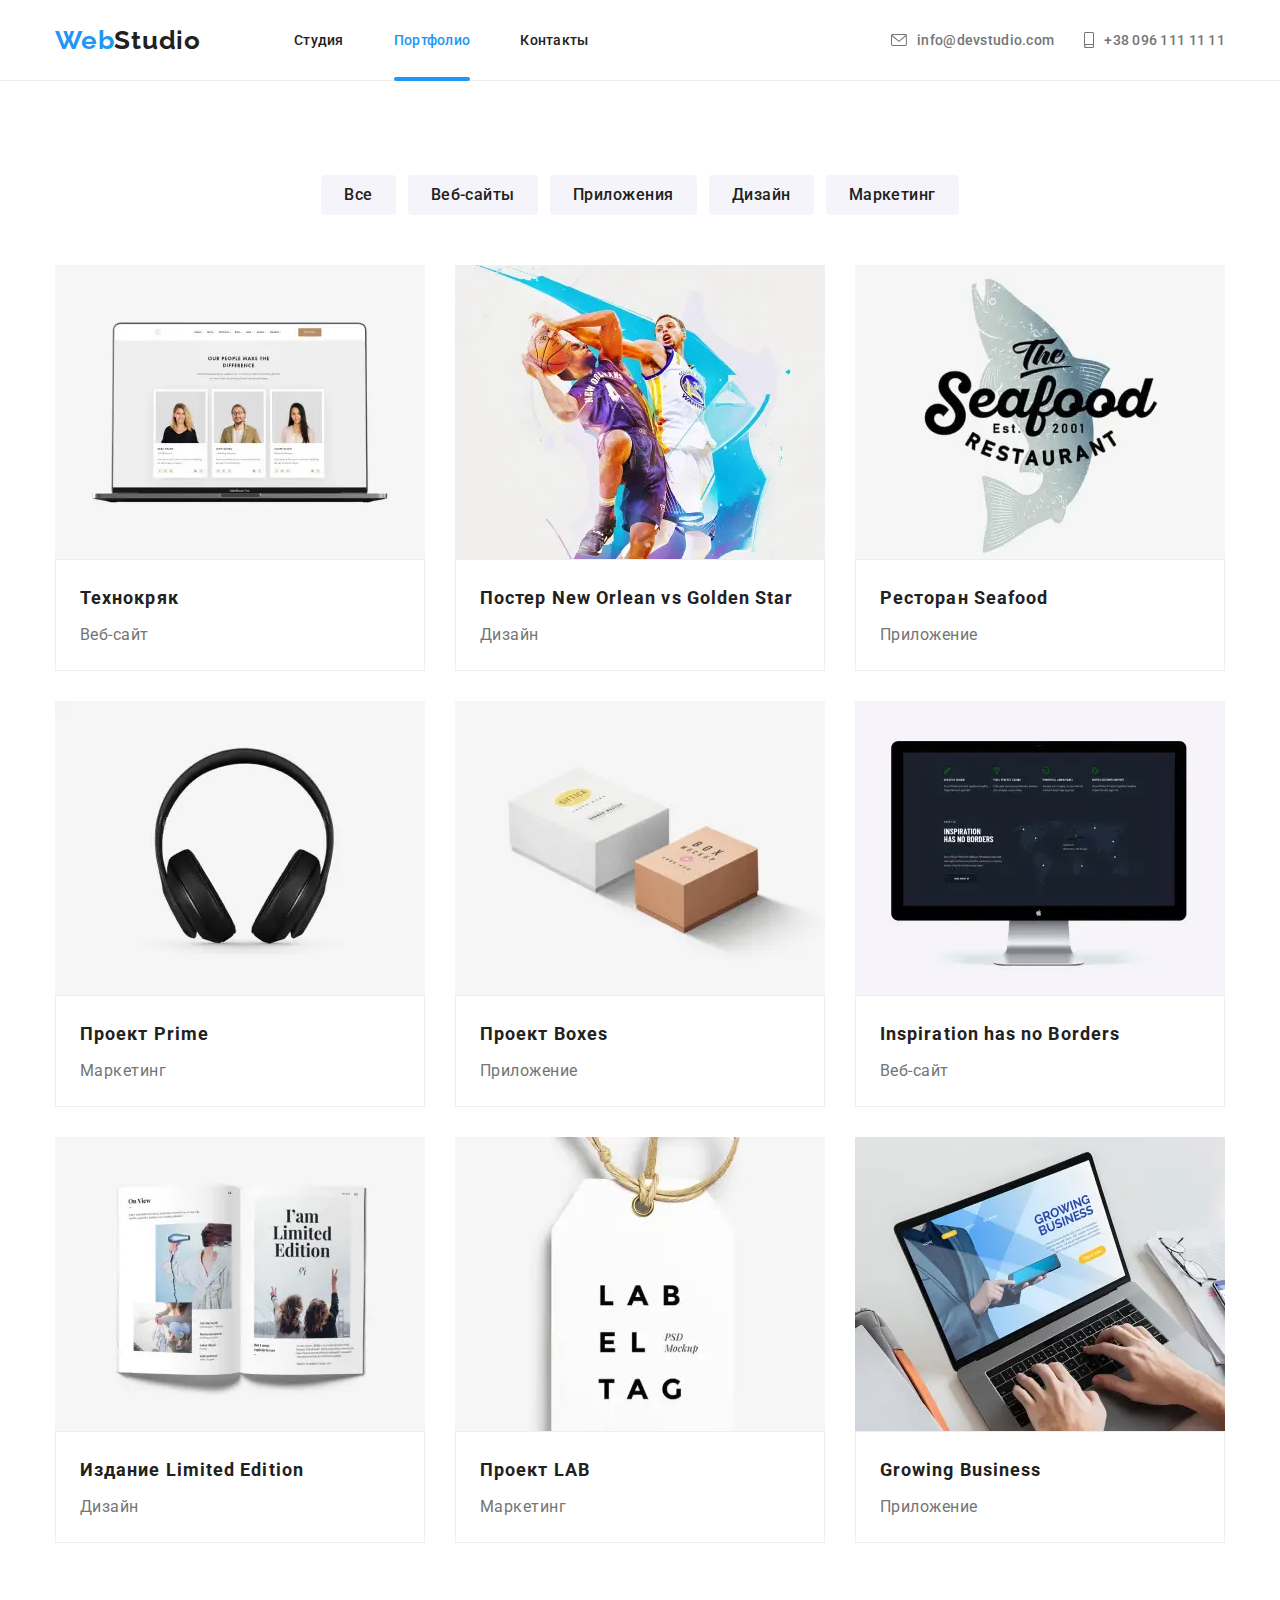
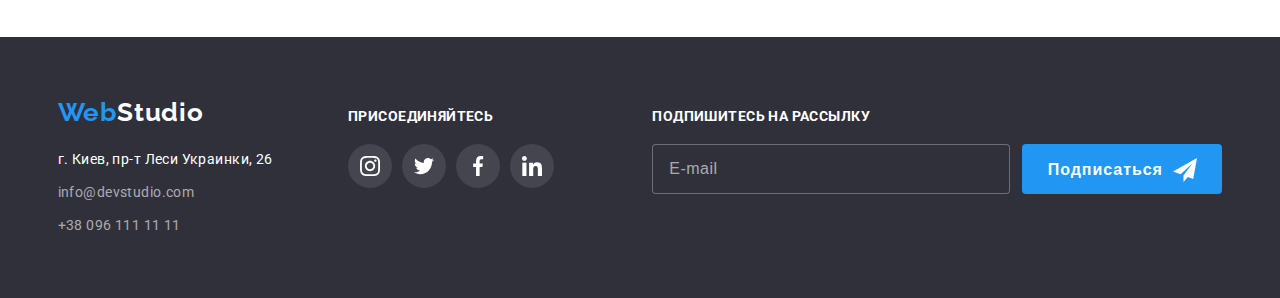
==== commit b2a24db4: "finished hero" ====
--- a/portfolio.html
+++ b/portfolio.html
@@ -262,9 +262,9 @@
                 <source srcset="./images/portfolio/portfolio-desktop/desktop-limited1x.webp 1x, ./images/portfolio/portfolio-desktop/desktop-limited@2x.webp 2x" media="(min-width: 1200px)"
                     type="image/webp">
                 <source srcset="./images/portfolio/portfolio-desktop/desktop-limited1x.jpg 1x, ./images/portfolio/portfolio-desktop/desktop-limited@2x.jpg 2x" media="(min-width: 1200px)">
-              <source srcset="./images/portfolio/portfolio-tablet/tablet-lab-1x.webp 1x, ./images/portfolio/portfolio-tablet/tablet-limited@2x.webp 2x" media="(min-width: 768px)"
-                    type="image/webp">
-                <source srcset="./images/portfolio/portfolio-tablet/tablet-lab-1x.jpg 1x, ./images/portfolio/portfolio-tablet/tablet-limited@2x.jpg 2x" media="(min-width: 768px)">
+              <source srcset="./images/portfolio/portfolio-tablet/tablet-limited-1x.webp 1x, ./images/portfolio/portfolio-tablet/tablet-limited@2x.webp 2x" media="(min-width: 768px)"
+                    type="image/webp">
+                <source srcset="./images/portfolio/portfolio-tablet/tablet-limited-1x.jpg 1x, ./images/portfolio/portfolio-tablet/tablet-limited@2x.jpg 2x" media="(min-width: 768px)">
                   <source srcset="../images/portfolio/portfolio-smart/mobile-limited1x.webp 1x, ./images/portfolio/portfolio-smart/mobile-limited@2x.webp 2x" media="(min-width: 320px)"
                     type="image/webp">
                 <source srcset="./images/portfolio/portfolio-smart/mobile-limited1x.jpg 1x, ./images/portfolio/portfolio-smart/mobile-limited@2x.jpg 2x" media="(min-width: 320px)">
--- a/css/portfolio.min.css
+++ b/css/portfolio.min.css
@@ -1,2 +1,2 @@
-.visually-hidden{position:absolute !important;clip:rect(1px 1px 1px 1px);clip:rect(1px, 1px, 1px, 1px);padding:0 !important;border:0 !important;height:1px !important;width:1px !important;overflow:hidden}:root{--primary-text-color: #212121;--secondary-text-color: #757575;--accent-color: #2196F3;--white-text-color: #ffffff;--secondary-bg-color: #F5F4FA;--third-bg-color: #2F303A;--media-color: #AFB1B8}html{box-sizing:border-box}*,*::before,*::after{box-sizing:inherit;outline:1px solid black}body{margin:0 auto;font-family:Roboto, sans-serif;color:var(--primary-text-color)}.link{text-decoration:none}.list{padding:0px;margin:0px;list-style:none}img{display:block;max-width:100%;height:auto}address{font-style:normal}.container{padding-left:15px;padding-right:15px;margin-left:auto;margin-right:auto}@media screen and (min-width: 480px){.container{width:480px}}@media screen and (min-width: 768px){.container{width:768px}}@media screen and (min-width: 1200px){.container{width:1200px}}.section{padding-top:60px;padding-bottom:60px}@media screen and (min-width: 1200px){.section{padding-top:94px;padding-bottom:94px}}.title{font-weight:700;font-size:28px;line-height:1.179;letter-spacing:0.03em;text-align:center;margin-top:0px;margin-bottom:30px}@media screen and (min-width: 1200px){.title{font-size:36px;line-height:1.167;margin-bottom:50px}}.logo{font-family:Raleway, sans-serif;font-weight:700;font-size:24px;line-height:1.167;letter-spacing:0.03em;color:var(--accent-color)}@media screen and (min-width: 1200px){.logo{font-size:26px;line-height:1.192}}.social-network,.social-link{display:flex;justify-content:center}.social-network-item:not(:last-child){margin-right:10px}.social-link{align-items:center;width:44px;height:44px;border-radius:50%;transition:background-color 250ms cubic-bezier(0.4, 0, 0.2, 1)}.social-link:focus,.social-link:hover{background-color:var(--accent-color)}.social-link:focus .network-icon,.social-link:hover .network-icon{fill:var(--white-text-color)}.network-icon{width:20px;height:20px;fill:var(--media-color)}.menu-btn{display:inline-flex;border:none;background-color:transparent;width:40px;height:40px;cursor:pointer}.menu-btn:focus{fill:var(--accent-color)}.menu-btn .close-btn{display:none}@media screen and (min-width: 768px){.menu-btn{display:none}}.menu-btn.is-open .open-btn{display:none}.menu-btn.is-open .close-btn{display:block;fill:var(--primary-text-color)}@media screen and (max-width: 767px){.burger-menu{display:none;position:absolute;top:100%;left:0;width:100%;padding-top:60px;padding-bottom:60px;background-color:#fff;z-index:3;box-shadow:0px 4px 8px rgba(0,0,0,0.04),0px 2px 4px rgba(0,0,0,0.08),0px 1px 3px rgba(0,0,0,0.16)}.burger-menu.is-open{display:block}}@media screen and (min-width: 768px){.burger-menu{display:flex;flex-grow:1;align-items:center}}.page-header{position:relative;border-bottom:1px solid #ECECEC;min-height:60px}@media screen and (min-width: 768px){.page-header{min-height:80px}}.header-parts{display:flex;align-items:center;justify-content:space-between}@media screen and (max-width: 767px){.header-parts{padding-top:10px;padding-bottom:10px}}.page-header-nav{display:flex;align-items:center}.logo-header{color:var(--primary-text-color)}.site-nav{margin:0 auto;font-weight:500;font-size:14px;line-height:1.143;letter-spacing:0.02em}.site-nav .link{display:block;position:relative;width:max-content;transition:color 250ms cubic-bezier(0.4, 0, 0.2, 1);color:var(--primary-text-color)}.site-nav .link:hover,.site-nav .link:focus,.site-nav .link.current{color:var(--accent-color)}@media screen and (max-width: 767px){.site-nav{font-size:18px;line-height:1.167;margin-bottom:60px}}@media screen and (min-width: 768px){.site-nav{display:flex;margin-left:88px;padding-top:32px;padding-bottom:32px}}@media screen and (min-width: 1200px){.site-nav{margin-left:93px}}.site-nav .link:hover::after,.site-nav .link:focus::after,.site-nav .link.current::after{opacity:1}.site-nav-item .link::after{display:block;position:absolute;content:"";opacity:0;margin-top:8px;width:100%;height:4px;transition:opacity 250ms cubic-bezier(0.4, 0, 0.2, 1);background:#2196F3;border-radius:2px}@media screen and (min-width: 768px){.site-nav-item .link::after{margin-top:29px}}@media screen and (max-width: 767px){.site-nav-item:not(:last-child){margin-bottom:40px}}@media screen and (min-width: 767px){.site-nav-item:not(:last-child){margin-bottom:0;margin-right:50px}}.site-nav-item .link{margin:0 auto}.contacts{transition:color 250ms cubic-bezier(0.4, 0, 0.2, 1)}@media screen and (min-width: 768px){.contacts{align-items:center;display:flex}}.header-address{margin-left:auto}@media screen and (min-width: 1200px){.header-address-list{display:flex}}@media screen and (max-width: 767px){.header-address-item:not(:last-child){margin-bottom:16px}}@media screen and (min-width: 768px){.header-address-item:not(:last-child){margin-bottom:10px}}@media screen and (min-width: 1200px){.header-address-item:not(:last-child){margin-right:30px;margin-bottom:0}}.header-address .contacts{font-weight:500;letter-spacing:0.02em;color:var(--secondary-text-color)}.header-address .contacts:hover,.header-address .contacts:focus{color:var(--accent-color)}@media screen and (max-width: 767px){.header-address .contacts{font-size:18px;line-height:1.167;justify-content:center;display:flex;align-items:center}}@media screen and (min-width: 768px){.header-address .contacts{font-size:12px}}@media screen and (min-width: 1200px){.header-address .contacts{font-size:14px;line-height:1.143}}.contact-pick{margin-right:10px;transition:fill 250ms cubic-bezier(0.4, 0, 0.2, 1);fill:var(--secondary-text-color)}.contacts:hover .contact-pick,.contacts:focus .contact-pick{fill:var(--accent-color)}.radio-btn{text-align:center}.radio-btn a{font-weight:500;font-size:16px;line-height:1.625;letter-spacing:0.03em}@media screen and (max-width: 767px){.radio-btn{text-align:left;margin-bottom:40px}}@media screen and (min-width: 768px){.radio-btn{margin-bottom:30px}}@media screen and (min-width: 1200px){.radio-btn{margin-bottom:50px}}.filter-btn{display:inline-block;padding:6px 22px;text-decoration:none;font-weight:500;font-size:16px;line-height:1.625;letter-spacing:0.03em;border:1px solid transparent;border-radius:4px;color:var(--primary-text-color);background-color:var(--secondary-bg-color);transition:all 250ms cubic-bezier(0.4, 0, 0.2, 1)}.filter-btn:hover,.filter-btn:focus{color:var(--white-text-color);background-color:var(--accent-color)}.filter-btn:not(:last-child){margin-right:8px}@media screen and (max-width: 767px){.filter-btn:nth-child(-n+2){margin-bottom:15px}.filter-btn:nth-child(3){margin-bottom:15px;margin-right:0}}.projects-title{margin:0;margin-bottom:4px;font-weight:700;font-size:18px;line-height:2;letter-spacing:0.06em}.projects p{margin:0;font-size:16px;line-height:1.875;letter-spacing:0.03em;color:var(--secondary-text-color)}@media screen and (min-width: 768px){.projects{display:flex;flex-wrap:wrap}}.projects-item{width:100%}.projects-item:hover,.projects-item:focus{box-shadow:0px 1px 1px rgba(0,0,0,0.12),0px 4px 4px rgba(0,0,0,0.06),1px 4px 6px rgba(0,0,0,0.16)}.projects-item:hover .projects-overlay-text,.projects-item:focus .projects-overlay-text{transform:translateY(0);opacity:1}@media screen and (min-width: 768px){.projects-item{width:calc((100% - 30px) / 2)}}@media screen and (min-width: 1200px){.projects-item{width:calc((100% - 60px) / 3)}}.projects-link{color:var(--primary-text-color)}.projects-item{margin-bottom:30px;margin-right:30px}@media screen and (min-width: 480px){.projects-item{margin-right:0}.projects-item:last-child{margin-bottom:0px}}@media screen and (min-width: 768px){.projects-item:nth-child(odd){margin-right:30px}}@media screen and (min-width: 1200px){.projects-item{margin-right:30px}.projects-item:nth-last-child(-n+3){margin-bottom:0px}.projects-item:nth-child(3n){margin-right:0px}}.projects-column{text-decoration:none;text-align:left;padding:20px 24px;border:1px solid #EEEEEE}.projects-overlay-text{position:absolute;height:100%;width:100%;top:0;left:0;opacity:0;font-size:18px;line-height:1.555;letter-spacing:0.03em;color:var(--white-text-color);background-color:rgba(33,150,243,0.9);transform:translateY(100%);transition:all 250ms cubic-bezier(0.4, 0, 0.2, 1)}@media screen and (max-width: 767px){.projects-overlay-text{padding:77px 24px}}@media screen and (min-width: 768px){.projects-overlay-text{padding:49px 24px}}@media screen and (min-width: 1200px){.projects-overlay-text{padding:63px 24px}}.projects-overlay{position:relative;overflow:hidden}.footer{margin:0 auto;background-color:var(--third-bg-color)}@media screen and (min-width: 1200px){.footer{padding-top:60px;padding-bottom:60px}}@media screen and (min-width: 768px){.footer-content{display:flex;flex-wrap:wrap;align-items:baseline;justify-content:space-around}}.logo-footer{color:var(--white-text-color)}.first-footer-column{text-align:center}@media screen and (min-width: 1200px){.first-footer-column{text-align:left;margin-right:70px}}.footer-address{margin-top:20px}.footer-address p,.footer-address .contacts{margin:0;font-size:14px;line-height:1.714;letter-spacing:0.03em;color:var(--white-text-color)}.footer-address .contacts{color:rgba(255,255,255,0.6)}.footer-address .contacts:hover,.footer-address .contacts:focus{color:var(--accent-color)}.footer-address-item:not(:last-child){margin-bottom:9px}.second-footer-column p{font-weight:700;font-size:14px;line-height:1.143;letter-spacing:0.03em;text-transform:uppercase;margin-top:0;margin-bottom:20px;color:var(--white-text-color)}@media screen and (max-width: 1199px){.second-footer-column p{text-align:center}}@media screen and (min-width: 1200px){.second-footer-column p{text-align:left}}@media screen and (max-width: 767px){.second-footer-column{margin-top:60px}}.second-footer-column .social-link{background-color:rgba(255,255,255,0.1)}.second-footer-column .network-icon{fill:var(--white-text-color)}.footer-media .social-link:hover,.footer-media .social-link:focus{background-color:var(--accent-color)}.second-footer-column .social-network-item{margin-bottom:0}@media screen and (max-width: 1199px){.third-footer-column{padding-top:60px}}.third-footer-column p{font-weight:700;font-size:14px;line-height:1.143;letter-spacing:0.03em;text-align:center;text-transform:uppercase;margin-top:0;margin-bottom:20px;color:var(--white-text-color)}@media screen and (min-width: 1200px){.third-footer-column p{text-align:left}}@media screen and (min-width: 1200px){.third-footer-column{margin-left:93px}}.footer-form-subscription{text-align:center}@media screen and (min-width: 1200px){.footer-form-subscription{display:flex;justify-content:center;align-items:flex-end}}.subscription-input{width:358px;height:50px;padding:15px 0 15px 16px;border:1px solid rgba(255,255,255,0.3);border-radius:4px;background-color:var(--third-bg-color);color:var(--white-text-color);font-size:16px;line-height:1.25;letter-spacing:0.03em}@media screen and (min-width: 1200px){.subscription-input{margin-right:12px}}@media screen and (max-width: 1199px){.subscription-input{width:100%}}.subscription-input::placeholder{color:rgba(255,255,255,0.6)}.subscription-button{width:200px;height:50px;padding-top:10px;padding-bottom:10px;margin-top:20px;border:1px solid transparent;color:var(--white-text-color);background-color:var(--accent-color);transition:all 250ms cubic-bezier(0.4, 0, 0.2, 1);font-weight:700;font-size:16px;line-height:1.87;letter-spacing:0.06em;border-radius:4px}.subscription-button:hover,.subscription-button:focus{color:var(--primary-text-color);background-color:var(--secondary-bg-color);fill:var(--accent-color)}.subscription-button:hover .form-subscription-icon,.subscription-button:focus .form-subscription-icon{fill:var(--accent-color)}@media screen and (min-width: 1200px){.subscription-button{margin-top:0}}.form-button-inside{display:flex;justify-content:center;align-items:center;cursor:pointer}.form-subscription-icon{margin-left:10px;fill:var(--white-text-color)}
+.visually-hidden{position:absolute !important;clip:rect(1px 1px 1px 1px);clip:rect(1px, 1px, 1px, 1px);padding:0 !important;border:0 !important;height:1px !important;width:1px !important;overflow:hidden}:root{--primary-text-color: #212121;--secondary-text-color: #757575;--accent-color: #2196F3;--white-text-color: #ffffff;--secondary-bg-color: #F5F4FA;--third-bg-color: #2F303A;--media-color: #AFB1B8}html{box-sizing:border-box}*,*::before,*::after{box-sizing:inherit}body{margin:0 auto;font-family:Roboto, sans-serif;color:var(--primary-text-color)}body.moddal-open{overflow:hidden}.link{text-decoration:none}.list{padding:0px;margin:0px;list-style:none}img{display:block;max-width:100%;height:auto}address{font-style:normal}.container{padding-left:15px;padding-right:15px;margin-left:auto;margin-right:auto}@media screen and (min-width: 480px){.container{width:480px}}@media screen and (min-width: 768px){.container{width:768px}}@media screen and (min-width: 1200px){.container{width:1200px}}.section{padding-top:60px;padding-bottom:60px}@media screen and (min-width: 1200px){.section{padding-top:94px;padding-bottom:94px}}.title{font-weight:700;font-size:28px;line-height:1.179;letter-spacing:0.03em;text-align:center;margin-top:0px;margin-bottom:30px}@media screen and (min-width: 1200px){.title{font-size:36px;line-height:1.167;margin-bottom:50px}}.logo{font-family:Raleway, sans-serif;font-weight:700;font-size:24px;line-height:1.167;letter-spacing:0.03em;color:var(--accent-color)}@media screen and (min-width: 1200px){.logo{font-size:26px;line-height:1.192}}.social-network,.social-link{display:flex;justify-content:center}.social-network-item:not(:last-child){margin-right:10px}.social-link{align-items:center;width:44px;height:44px;border-radius:50%;transition:background-color 250ms cubic-bezier(0.4, 0, 0.2, 1)}.social-link:focus,.social-link:hover{background-color:var(--accent-color)}.social-link:focus .network-icon,.social-link:hover .network-icon{fill:var(--white-text-color)}.network-icon{width:20px;height:20px;fill:var(--media-color)}.menu-btn{display:inline-flex;border:none;background-color:transparent;width:40px;height:40px;cursor:pointer}.menu-btn:focus{fill:var(--accent-color)}.menu-btn .close-btn{display:none}@media screen and (min-width: 768px){.menu-btn{display:none}}.menu-btn.is-open .open-btn{display:none}.menu-btn.is-open .close-btn{display:block;fill:var(--primary-text-color)}@media screen and (max-width: 767px){.burger-menu{display:none;position:absolute;top:100%;left:0;width:100%;padding-top:60px;padding-bottom:60px;background-color:#fff;z-index:3;box-shadow:0px 4px 8px rgba(0,0,0,0.04),0px 2px 4px rgba(0,0,0,0.08),0px 1px 3px rgba(0,0,0,0.16)}.burger-menu.is-open{display:block}}@media screen and (min-width: 768px){.burger-menu{display:flex;flex-grow:1;align-items:center}}.page-header{position:relative;border-bottom:1px solid #ECECEC;min-height:60px}@media screen and (min-width: 768px){.page-header{min-height:80px}}.header-parts{display:flex;align-items:center;justify-content:space-between}@media screen and (max-width: 767px){.header-parts{padding-top:10px;padding-bottom:10px}}.page-header-nav{display:flex;align-items:center}.logo-header{color:var(--primary-text-color)}.site-nav{margin:0 auto;font-weight:500;font-size:14px;line-height:1.143;letter-spacing:0.02em}.site-nav .link{display:block;position:relative;width:max-content;transition:color 250ms cubic-bezier(0.4, 0, 0.2, 1);color:var(--primary-text-color)}.site-nav .link:hover,.site-nav .link:focus,.site-nav .link.current{color:var(--accent-color)}@media screen and (max-width: 767px){.site-nav{font-size:18px;line-height:1.167;margin-bottom:60px}}@media screen and (min-width: 768px){.site-nav{display:flex;margin-left:88px;padding-top:32px;padding-bottom:32px}}@media screen and (min-width: 1200px){.site-nav{margin-left:93px}}.site-nav .link:hover::after,.site-nav .link:focus::after,.site-nav .link.current::after{opacity:1}.site-nav-item .link::after{display:block;position:absolute;content:"";opacity:0;margin-top:8px;width:100%;height:4px;transition:opacity 250ms cubic-bezier(0.4, 0, 0.2, 1);background:#2196F3;border-radius:2px}@media screen and (min-width: 768px){.site-nav-item .link::after{margin-top:29px}}@media screen and (max-width: 767px){.site-nav-item:not(:last-child){margin-bottom:40px}}@media screen and (min-width: 767px){.site-nav-item:not(:last-child){margin-bottom:0;margin-right:50px}}.site-nav-item .link{margin:0 auto}.contacts{transition:color 250ms cubic-bezier(0.4, 0, 0.2, 1)}@media screen and (min-width: 768px){.contacts{align-items:center;display:flex}}.header-address{margin-left:auto}@media screen and (min-width: 1200px){.header-address-list{display:flex}}@media screen and (max-width: 767px){.header-address-item:not(:last-child){margin-bottom:16px}}@media screen and (min-width: 768px){.header-address-item:not(:last-child){margin-bottom:10px}}@media screen and (min-width: 1200px){.header-address-item:not(:last-child){margin-right:30px;margin-bottom:0}}.header-address .contacts{font-weight:500;letter-spacing:0.02em;color:var(--secondary-text-color)}.header-address .contacts:hover,.header-address .contacts:focus{color:var(--accent-color)}@media screen and (max-width: 767px){.header-address .contacts{font-size:18px;line-height:1.167;justify-content:center;display:flex;align-items:center}}@media screen and (min-width: 768px){.header-address .contacts{font-size:12px}}@media screen and (min-width: 1200px){.header-address .contacts{font-size:14px;line-height:1.143}}.contact-pick{margin-right:10px;transition:fill 250ms cubic-bezier(0.4, 0, 0.2, 1);fill:var(--secondary-text-color)}.contacts:hover .contact-pick,.contacts:focus .contact-pick{fill:var(--accent-color)}.radio-btn{text-align:center}.radio-btn a{font-weight:500;font-size:16px;line-height:1.625;letter-spacing:0.03em}@media screen and (max-width: 767px){.radio-btn{text-align:left;margin-bottom:40px}}@media screen and (min-width: 768px){.radio-btn{margin-bottom:30px}}@media screen and (min-width: 1200px){.radio-btn{margin-bottom:50px}}.filter-btn{display:inline-block;padding:6px 22px;text-decoration:none;font-weight:500;font-size:16px;line-height:1.625;letter-spacing:0.03em;border:1px solid transparent;border-radius:4px;color:var(--primary-text-color);background-color:var(--secondary-bg-color);transition:all 250ms cubic-bezier(0.4, 0, 0.2, 1)}.filter-btn:hover,.filter-btn:focus{color:var(--white-text-color);background-color:var(--accent-color)}.filter-btn:not(:last-child){margin-right:8px}@media screen and (max-width: 767px){.filter-btn:nth-child(-n+2){margin-bottom:15px}.filter-btn:nth-child(3){margin-bottom:15px;margin-right:0}}.projects-title{margin:0;margin-bottom:4px;font-weight:700;font-size:18px;line-height:2;letter-spacing:0.06em}.projects p{margin:0;font-size:16px;line-height:1.875;letter-spacing:0.03em;color:var(--secondary-text-color)}@media screen and (min-width: 768px){.projects{display:flex;flex-wrap:wrap}}.projects-item{width:100%}.projects-item:hover,.projects-item:focus{box-shadow:0px 1px 1px rgba(0,0,0,0.12),0px 4px 4px rgba(0,0,0,0.06),1px 4px 6px rgba(0,0,0,0.16)}.projects-item:hover .projects-overlay-text,.projects-item:focus .projects-overlay-text{transform:translateY(0);opacity:1}@media screen and (min-width: 768px){.projects-item{width:calc((100% - 30px) / 2)}}@media screen and (min-width: 1200px){.projects-item{width:calc((100% - 60px) / 3)}}.projects-link{color:var(--primary-text-color)}.projects-item{margin-bottom:30px;margin-right:30px}@media screen and (min-width: 480px){.projects-item{margin-right:0}.projects-item:last-child{margin-bottom:0px}}@media screen and (min-width: 768px){.projects-item:nth-child(odd){margin-right:30px}}@media screen and (min-width: 1200px){.projects-item{margin-right:30px}.projects-item:nth-last-child(-n+3){margin-bottom:0px}.projects-item:nth-child(3n){margin-right:0px}}.projects-column{text-decoration:none;text-align:left;padding:20px 24px;border:1px solid #EEEEEE}.projects-overlay-text{position:absolute;height:100%;width:100%;top:0;left:0;opacity:0;font-size:18px;line-height:1.555;letter-spacing:0.03em;color:var(--white-text-color);background-color:rgba(33,150,243,0.9);transform:translateY(100%);transition:all 250ms cubic-bezier(0.4, 0, 0.2, 1)}@media screen and (max-width: 767px){.projects-overlay-text{padding:77px 24px}}@media screen and (min-width: 768px){.projects-overlay-text{padding:49px 24px}}@media screen and (min-width: 1200px){.projects-overlay-text{padding:63px 24px}}.projects-overlay{position:relative;overflow:hidden}.footer{margin:0 auto;background-color:var(--third-bg-color)}@media screen and (min-width: 1200px){.footer{padding-top:60px;padding-bottom:60px}}@media screen and (min-width: 768px){.footer-content{display:flex;flex-wrap:wrap;align-items:baseline;justify-content:space-around}}.logo-footer{color:var(--white-text-color)}.first-footer-column{text-align:center}@media screen and (min-width: 1200px){.first-footer-column{text-align:left;margin-right:70px}}.footer-address{margin-top:20px}.footer-address p,.footer-address .contacts{margin:0;font-size:14px;line-height:1.714;letter-spacing:0.03em;color:var(--white-text-color)}.footer-address .contacts{color:rgba(255,255,255,0.6)}.footer-address .contacts:hover,.footer-address .contacts:focus{color:var(--accent-color)}.footer-address-item:not(:last-child){margin-bottom:9px}.second-footer-column p{font-weight:700;font-size:14px;line-height:1.143;letter-spacing:0.03em;text-transform:uppercase;margin-top:0;margin-bottom:20px;color:var(--white-text-color)}@media screen and (max-width: 1199px){.second-footer-column p{text-align:center}}@media screen and (min-width: 1200px){.second-footer-column p{text-align:left}}@media screen and (max-width: 767px){.second-footer-column{margin-top:60px}}.second-footer-column .social-link{background-color:rgba(255,255,255,0.1)}.second-footer-column .network-icon{fill:var(--white-text-color)}.footer-media .social-link:hover,.footer-media .social-link:focus{background-color:var(--accent-color)}.second-footer-column .social-network-item{margin-bottom:0}@media screen and (max-width: 1199px){.third-footer-column{padding-top:60px}}.third-footer-column p{font-weight:700;font-size:14px;line-height:1.143;letter-spacing:0.03em;text-align:center;text-transform:uppercase;margin-top:0;margin-bottom:20px;color:var(--white-text-color)}@media screen and (min-width: 1200px){.third-footer-column p{text-align:left}}@media screen and (min-width: 1200px){.third-footer-column{margin-left:93px}}.footer-form-subscription{text-align:center}@media screen and (min-width: 1200px){.footer-form-subscription{display:flex;justify-content:center;align-items:flex-end}}.subscription-input{width:358px;height:50px;padding:15px 0 15px 16px;border:1px solid rgba(255,255,255,0.3);border-radius:4px;background-color:var(--third-bg-color);color:var(--white-text-color);font-size:16px;line-height:1.25;letter-spacing:0.03em}@media screen and (min-width: 1200px){.subscription-input{margin-right:12px}}@media screen and (max-width: 1199px){.subscription-input{width:100%}}.subscription-input::placeholder{color:rgba(255,255,255,0.6)}.subscription-button{width:200px;height:50px;padding-top:10px;padding-bottom:10px;margin-top:20px;border:1px solid transparent;color:var(--white-text-color);background-color:var(--accent-color);transition:all 250ms cubic-bezier(0.4, 0, 0.2, 1);font-weight:700;font-size:16px;line-height:1.87;letter-spacing:0.06em;border-radius:4px}.subscription-button:hover,.subscription-button:focus{color:var(--primary-text-color);background-color:var(--secondary-bg-color);fill:var(--accent-color)}.subscription-button:hover .form-subscription-icon,.subscription-button:focus .form-subscription-icon{fill:var(--accent-color)}@media screen and (min-width: 1200px){.subscription-button{margin-top:0}}.form-button-inside{display:flex;justify-content:center;align-items:center;cursor:pointer}.form-subscription-icon{margin-left:10px;fill:var(--white-text-color)}
 /*# sourceMappingURL=portfolio.min.css.map */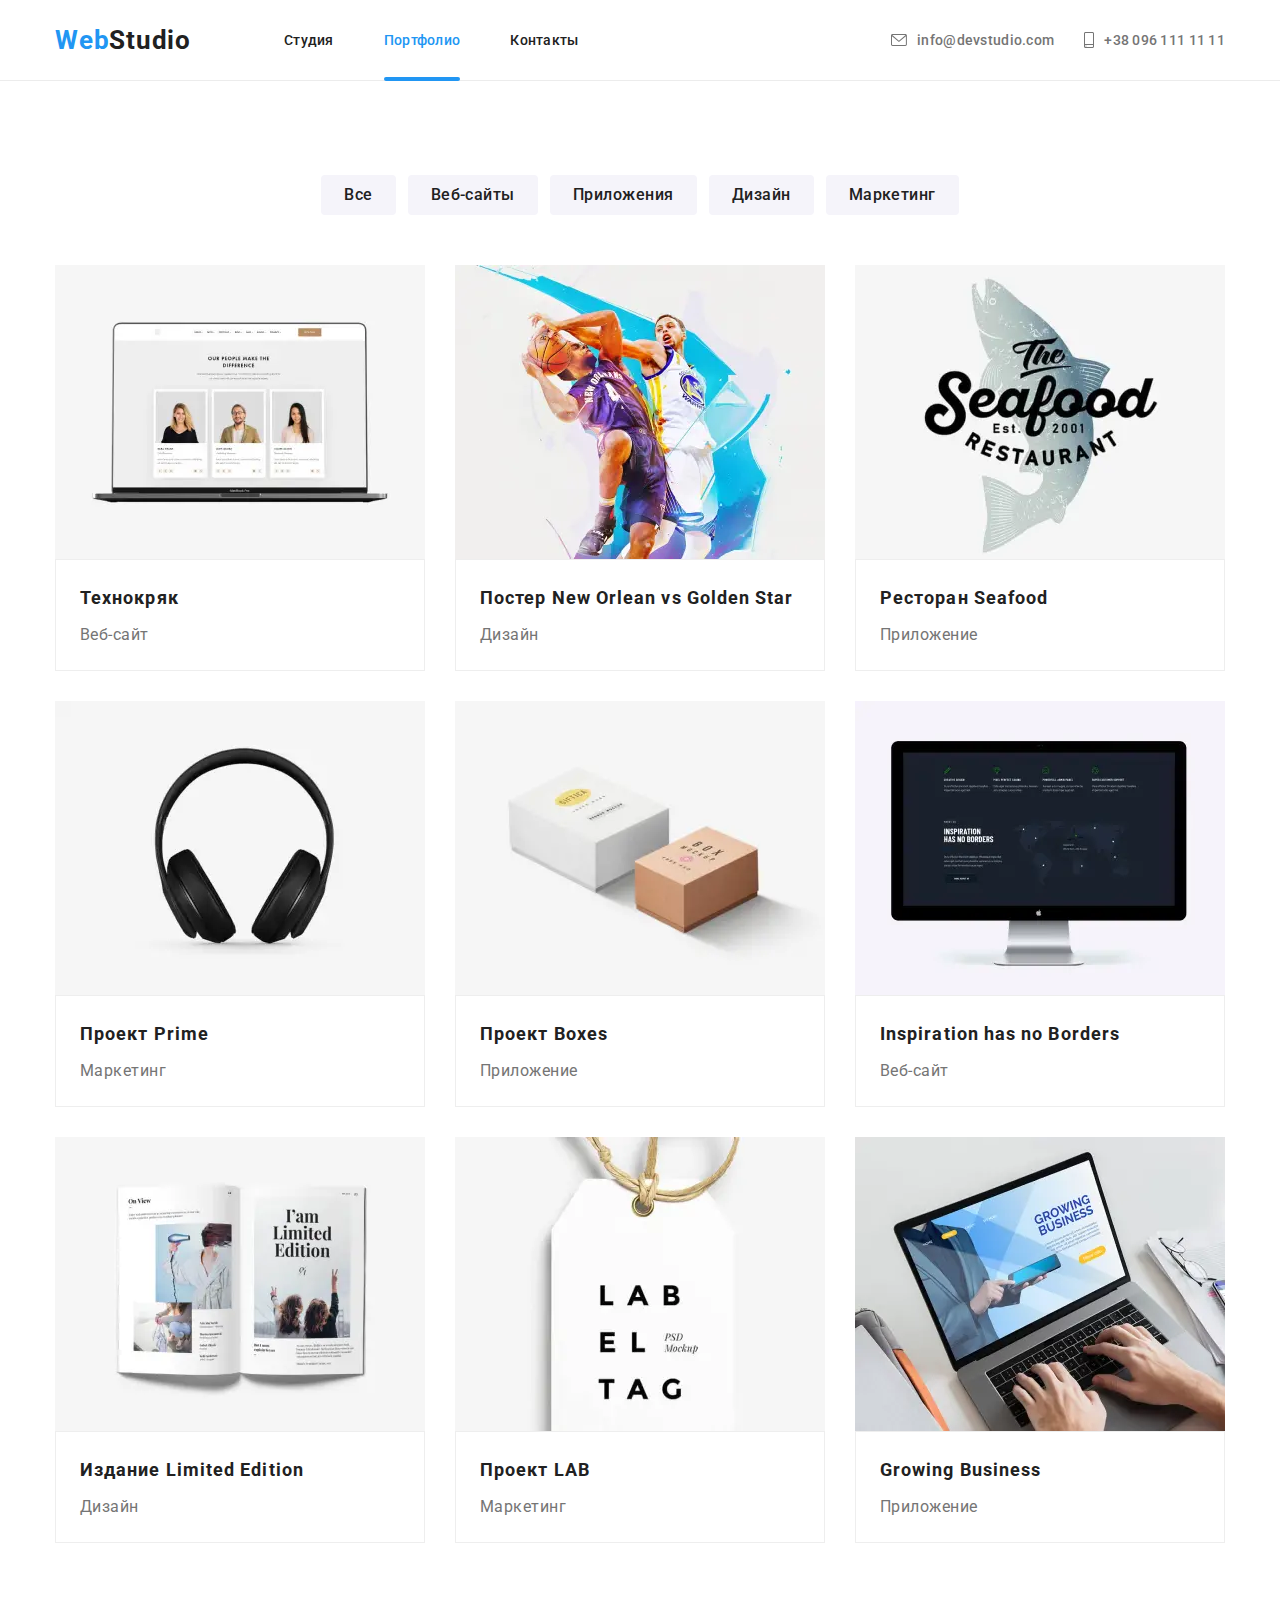
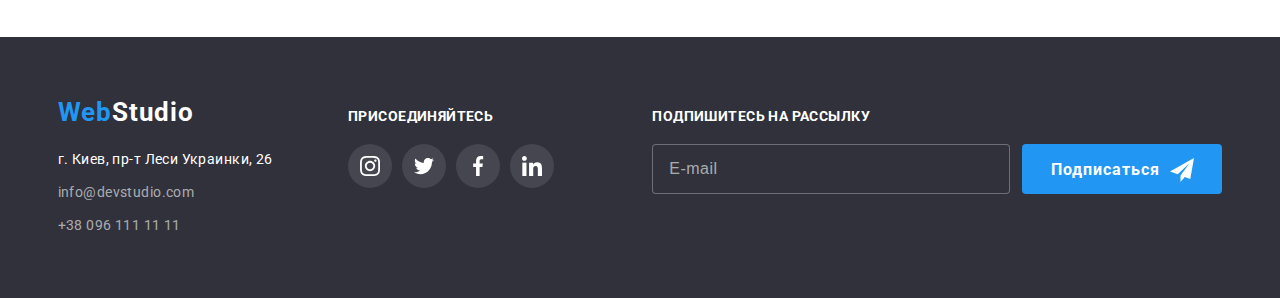
==== commit dde4f2fc: "changed mistakes" ====
--- a/portfolio.html
+++ b/portfolio.html
@@ -153,7 +153,7 @@
               <source srcset="./images/portfolio/portfolio-tablet/tablet-seafood-1x.webp 1x, ./images/portfolio/portfolio-tablet/tablet-seafood@2x.webp 2x" media="(min-width: 768px)"
                     type="image/webp">
                 <source srcset="./images/portfolio/portfolio-tablet/tablet-seafood-1x.jpg 1x, ./images/portfolio/portfolio-tablet/tablet-seafood@2x.jpg 2x" media="(min-width: 768px)">
-                  <source srcset="../images/portfolio/portfolio-smart/mobile-seafood1x.webp 1x, ./images/portfolio/portfolio-smart/mobile-seafood@2x.webp 2x" media="(min-width: 320px)"
+                  <source srcset="./images/portfolio/portfolio-smart/mobile-seafood1x.webp 1x, ./images/portfolio/portfolio-smart/mobile-seafood@2x.webp 2x" media="(min-width: 320px)"
                     type="image/webp">
                 <source srcset="./images/portfolio/portfolio-smart/mobile-seafood1x.jpg 1x, ./images/portfolio/portfolio-smart/mobile-seafood@2x.jpg 2x" media="(min-width: 320px)">
     
@@ -181,7 +181,7 @@
               <source srcset="./images/portfolio/portfolio-tablet/tablet-headset-1x.webp 1x, ./images/portfolio/portfolio-tablet/tablet-headset@2x.webp 2x" media="(min-width: 768px)"
                     type="image/webp">
                 <source srcset="./images/portfolio/portfolio-tablet/tablet-headset-1x.jpg 1x, ./images/portfolio/portfolio-tablet/tablet-headset@2x.jpg 2x" media="(min-width: 768px)">
-                  <source srcset="../images/portfolio/portfolio-smart/mobile-prime1x.webp 1x, ./images/portfolio/portfolio-smart/mobile-prime@2x.webp 2x" media="(min-width: 320px)"
+                  <source srcset="./images/portfolio/portfolio-smart/mobile-prime1x.webp 1x, ./images/portfolio/portfolio-smart/mobile-prime@2x.webp 2x" media="(min-width: 320px)"
                     type="image/webp">
                 <source srcset="./images/portfolio/portfolio-smart/mobile-prime1x.jpg 1x, ./images/portfolio/portfolio-smart/mobile-prime@2x.jpg 2x" media="(min-width: 320px)">
     
@@ -209,7 +209,7 @@
               <source srcset="./images/portfolio/portfolio-tablet/tablet-box-1x.webp 1x, ./images/portfolio/portfolio-tablet/tablet-box@2x.webp 2x" media="(min-width: 768px)"
                     type="image/webp">
                 <source srcset="./images/portfolio/portfolio-tablet/tablet-box-1x.jpg 1x, ./images/portfolio/portfolio-tablet/tablet-box@2x.jpg 2x" media="(min-width: 768px)">
-                  <source srcset="../images/portfolio/portfolio-smart/mobile-boxes1x.webp 1x, ./images/portfolio/portfolio-smart/mobile-boxes@2x.webp 2x" media="(min-width: 320px)"
+                  <source srcset="./images/portfolio/portfolio-smart/mobile-boxes1x.webp 1x, ./images/portfolio/portfolio-smart/mobile-boxes@2x.webp 2x" media="(min-width: 320px)"
                     type="image/webp">
                 <source srcset="./images/portfolio/portfolio-smart/mobile-boxes1x.jpg 1x, ./images/portfolio/portfolio-smart/mobile-boxes@2x.jpg 2x" media="(min-width: 320px)">
     
@@ -237,7 +237,7 @@
               <source srcset="./images/portfolio/portfolio-tablet/tablet-inspiration-1x.webp 1x, ./images/portfolio/portfolio-tablet/tablet-inspiration@2x.webp 2x" media="(min-width: 768px)"
                     type="image/webp">
                 <source srcset="./images/portfolio/portfolio-tablet/tablet-inspiration-1x.jpg 1x, ./images/portfolio/portfolio-tablet/tablet-inspiration@2x.jpg 2x" media="(min-width: 768px)">
-                  <source srcset="../images/portfolio/portfolio-smart/mobile-inspiration1x.webp 1x, ./images/portfolio/portfolio-smart/mobile-inspiration@2x.webp 2x" media="(min-width: 320px)"
+                  <source srcset="./images/portfolio/portfolio-smart/mobile-inspiration1x.webp 1x, ./images/portfolio/portfolio-smart/mobile-inspiration@2x.webp 2x" media="(min-width: 320px)"
                     type="image/webp">
                 <source srcset="./images/portfolio/portfolio-smart/mobile-inspiration1x.jpg 1x, ./images/portfolio/portfolio-smart/mobile-inspiration@2x.jpg 2x" media="(min-width: 320px)">
     
@@ -265,7 +265,7 @@
               <source srcset="./images/portfolio/portfolio-tablet/tablet-limited-1x.webp 1x, ./images/portfolio/portfolio-tablet/tablet-limited@2x.webp 2x" media="(min-width: 768px)"
                     type="image/webp">
                 <source srcset="./images/portfolio/portfolio-tablet/tablet-limited-1x.jpg 1x, ./images/portfolio/portfolio-tablet/tablet-limited@2x.jpg 2x" media="(min-width: 768px)">
-                  <source srcset="../images/portfolio/portfolio-smart/mobile-limited1x.webp 1x, ./images/portfolio/portfolio-smart/mobile-limited@2x.webp 2x" media="(min-width: 320px)"
+                  <source srcset="./images/portfolio/portfolio-smart/mobile-limited1x.webp 1x, ./images/portfolio/portfolio-smart/mobile-limited@2x.webp 2x" media="(min-width: 320px)"
                     type="image/webp">
                 <source srcset="./images/portfolio/portfolio-smart/mobile-limited1x.jpg 1x, ./images/portfolio/portfolio-smart/mobile-limited@2x.jpg 2x" media="(min-width: 320px)">
     
@@ -293,7 +293,7 @@
               <source srcset="./images/portfolio/portfolio-tablet/tablet-lab-1x.webp 1x, ./images/portfolio/portfolio-tablet/tablet-lab@2x.webp 2x" media="(min-width: 768px)"
                     type="image/webp">
                 <source srcset="./images/portfolio/portfolio-tablet/tablet-lab-1x.jpg 1x, ./images/portfolio/portfolio-tablet/tablet-lab@2x.jpg 2x" media="(min-width: 768px)">
-                  <source srcset="../images/portfolio/portfolio-smart/mobile-lab1x.webp 1x, ./images/portfolio/portfolio-smart/mobile-lab@2x.webp 2x" media="(min-width: 320px)"
+                  <source srcset="./images/portfolio/portfolio-smart/mobile-lab1x.webp 1x, ./images/portfolio/portfolio-smart/mobile-lab@2x.webp 2x" media="(min-width: 320px)"
                     type="image/webp">
                 <source srcset="./images/portfolio/portfolio-smart/mobile-lab1x.jpg 1x, ./images/portfolio/portfolio-smart/mobile-lab@2x.jpg 2x" media="(min-width: 320px)">
     
@@ -321,11 +321,11 @@
               <source srcset="./images/portfolio/portfolio-tablet/tablet-growing-1x.webp 1x, ./images/portfolio/portfolio-tablet/tablet-growing@2x.webp 2x" media="(min-width: 768px)"
                     type="image/webp">
                 <source srcset="./images/portfolio/portfolio-tablet/tablet-growing-1x.jpg 1x, ./images/portfolio/portfolio-tablet/tablet-growing@2x.jpg 2x" media="(min-width: 768px)">
-                  <source srcset="../images/portfolio/portfolio-smart/mobile-business1x.webp 1x, ./images/portfolio/portfolio-smart/mobile-business@2x.webp 2x" media="(min-width: 320px)"
+                  <source srcset="./images/portfolio/portfolio-smart/mobile-business1x.webp 1x, ./images/portfolio/portfolio-smart/mobile-business@2x.webp 2x" media="(min-width: 320px)"
                     type="image/webp">
                 <source srcset="./images/portfolio/portfolio-smart/mobile-business1x.jpg 1x, ./images/portfolio/portfolio-smart/mobile-business@2x.jpg 2x" media="(min-width: 320px)">
     
-                  <img src="./images/portfolio/portfolio-desktop/desktop-limited1x.jpg" class="projects-img" alt="Notebook">
+                  <img src="./images/portfolio/portfolio-desktop/desktop-growing1x.jpg" class="projects-img" alt="Notebook">
              </picture>
 
             <span class="projects-overlay-text">Lorem ipsum dolor.
--- a/css/portfolio.min.css
+++ b/css/portfolio.min.css
@@ -1,2 +1,2 @@
-.visually-hidden{position:absolute !important;clip:rect(1px 1px 1px 1px);clip:rect(1px, 1px, 1px, 1px);padding:0 !important;border:0 !important;height:1px !important;width:1px !important;overflow:hidden}:root{--primary-text-color: #212121;--secondary-text-color: #757575;--accent-color: #2196F3;--white-text-color: #ffffff;--secondary-bg-color: #F5F4FA;--third-bg-color: #2F303A;--media-color: #AFB1B8}html{box-sizing:border-box}*,*::before,*::after{box-sizing:inherit}body{margin:0 auto;font-family:Roboto, sans-serif;color:var(--primary-text-color)}body.moddal-open{overflow:hidden}.link{text-decoration:none}.list{padding:0px;margin:0px;list-style:none}img{display:block;max-width:100%;height:auto}address{font-style:normal}.container{padding-left:15px;padding-right:15px;margin-left:auto;margin-right:auto}@media screen and (min-width: 480px){.container{width:480px}}@media screen and (min-width: 768px){.container{width:768px}}@media screen and (min-width: 1200px){.container{width:1200px}}.section{padding-top:60px;padding-bottom:60px}@media screen and (min-width: 1200px){.section{padding-top:94px;padding-bottom:94px}}.title{font-weight:700;font-size:28px;line-height:1.179;letter-spacing:0.03em;text-align:center;margin-top:0px;margin-bottom:30px}@media screen and (min-width: 1200px){.title{font-size:36px;line-height:1.167;margin-bottom:50px}}.logo{font-family:Raleway, sans-serif;font-weight:700;font-size:24px;line-height:1.167;letter-spacing:0.03em;color:var(--accent-color)}@media screen and (min-width: 1200px){.logo{font-size:26px;line-height:1.192}}.social-network,.social-link{display:flex;justify-content:center}.social-network-item:not(:last-child){margin-right:10px}.social-link{align-items:center;width:44px;height:44px;border-radius:50%;transition:background-color 250ms cubic-bezier(0.4, 0, 0.2, 1)}.social-link:focus,.social-link:hover{background-color:var(--accent-color)}.social-link:focus .network-icon,.social-link:hover .network-icon{fill:var(--white-text-color)}.network-icon{width:20px;height:20px;fill:var(--media-color)}.menu-btn{display:inline-flex;border:none;background-color:transparent;width:40px;height:40px;cursor:pointer}.menu-btn:focus{fill:var(--accent-color)}.menu-btn .close-btn{display:none}@media screen and (min-width: 768px){.menu-btn{display:none}}.menu-btn.is-open .open-btn{display:none}.menu-btn.is-open .close-btn{display:block;fill:var(--primary-text-color)}@media screen and (max-width: 767px){.burger-menu{display:none;position:absolute;top:100%;left:0;width:100%;padding-top:60px;padding-bottom:60px;background-color:#fff;z-index:3;box-shadow:0px 4px 8px rgba(0,0,0,0.04),0px 2px 4px rgba(0,0,0,0.08),0px 1px 3px rgba(0,0,0,0.16)}.burger-menu.is-open{display:block}}@media screen and (min-width: 768px){.burger-menu{display:flex;flex-grow:1;align-items:center}}.page-header{position:relative;border-bottom:1px solid #ECECEC;min-height:60px}@media screen and (min-width: 768px){.page-header{min-height:80px}}.header-parts{display:flex;align-items:center;justify-content:space-between}@media screen and (max-width: 767px){.header-parts{padding-top:10px;padding-bottom:10px}}.page-header-nav{display:flex;align-items:center}.logo-header{color:var(--primary-text-color)}.site-nav{margin:0 auto;font-weight:500;font-size:14px;line-height:1.143;letter-spacing:0.02em}.site-nav .link{display:block;position:relative;width:max-content;transition:color 250ms cubic-bezier(0.4, 0, 0.2, 1);color:var(--primary-text-color)}.site-nav .link:hover,.site-nav .link:focus,.site-nav .link.current{color:var(--accent-color)}@media screen and (max-width: 767px){.site-nav{font-size:18px;line-height:1.167;margin-bottom:60px}}@media screen and (min-width: 768px){.site-nav{display:flex;margin-left:88px;padding-top:32px;padding-bottom:32px}}@media screen and (min-width: 1200px){.site-nav{margin-left:93px}}.site-nav .link:hover::after,.site-nav .link:focus::after,.site-nav .link.current::after{opacity:1}.site-nav-item .link::after{display:block;position:absolute;content:"";opacity:0;margin-top:8px;width:100%;height:4px;transition:opacity 250ms cubic-bezier(0.4, 0, 0.2, 1);background:#2196F3;border-radius:2px}@media screen and (min-width: 768px){.site-nav-item .link::after{margin-top:29px}}@media screen and (max-width: 767px){.site-nav-item:not(:last-child){margin-bottom:40px}}@media screen and (min-width: 767px){.site-nav-item:not(:last-child){margin-bottom:0;margin-right:50px}}.site-nav-item .link{margin:0 auto}.contacts{transition:color 250ms cubic-bezier(0.4, 0, 0.2, 1)}@media screen and (min-width: 768px){.contacts{align-items:center;display:flex}}.header-address{margin-left:auto}@media screen and (min-width: 1200px){.header-address-list{display:flex}}@media screen and (max-width: 767px){.header-address-item:not(:last-child){margin-bottom:16px}}@media screen and (min-width: 768px){.header-address-item:not(:last-child){margin-bottom:10px}}@media screen and (min-width: 1200px){.header-address-item:not(:last-child){margin-right:30px;margin-bottom:0}}.header-address .contacts{font-weight:500;letter-spacing:0.02em;color:var(--secondary-text-color)}.header-address .contacts:hover,.header-address .contacts:focus{color:var(--accent-color)}@media screen and (max-width: 767px){.header-address .contacts{font-size:18px;line-height:1.167;justify-content:center;display:flex;align-items:center}}@media screen and (min-width: 768px){.header-address .contacts{font-size:12px}}@media screen and (min-width: 1200px){.header-address .contacts{font-size:14px;line-height:1.143}}.contact-pick{margin-right:10px;transition:fill 250ms cubic-bezier(0.4, 0, 0.2, 1);fill:var(--secondary-text-color)}.contacts:hover .contact-pick,.contacts:focus .contact-pick{fill:var(--accent-color)}.radio-btn{text-align:center}.radio-btn a{font-weight:500;font-size:16px;line-height:1.625;letter-spacing:0.03em}@media screen and (max-width: 767px){.radio-btn{text-align:left;margin-bottom:40px}}@media screen and (min-width: 768px){.radio-btn{margin-bottom:30px}}@media screen and (min-width: 1200px){.radio-btn{margin-bottom:50px}}.filter-btn{display:inline-block;padding:6px 22px;text-decoration:none;font-weight:500;font-size:16px;line-height:1.625;letter-spacing:0.03em;border:1px solid transparent;border-radius:4px;color:var(--primary-text-color);background-color:var(--secondary-bg-color);transition:all 250ms cubic-bezier(0.4, 0, 0.2, 1)}.filter-btn:hover,.filter-btn:focus{color:var(--white-text-color);background-color:var(--accent-color)}.filter-btn:not(:last-child){margin-right:8px}@media screen and (max-width: 767px){.filter-btn:nth-child(-n+2){margin-bottom:15px}.filter-btn:nth-child(3){margin-bottom:15px;margin-right:0}}.projects-title{margin:0;margin-bottom:4px;font-weight:700;font-size:18px;line-height:2;letter-spacing:0.06em}.projects p{margin:0;font-size:16px;line-height:1.875;letter-spacing:0.03em;color:var(--secondary-text-color)}@media screen and (min-width: 768px){.projects{display:flex;flex-wrap:wrap}}.projects-item{width:100%}.projects-item:hover,.projects-item:focus{box-shadow:0px 1px 1px rgba(0,0,0,0.12),0px 4px 4px rgba(0,0,0,0.06),1px 4px 6px rgba(0,0,0,0.16)}.projects-item:hover .projects-overlay-text,.projects-item:focus .projects-overlay-text{transform:translateY(0);opacity:1}@media screen and (min-width: 768px){.projects-item{width:calc((100% - 30px) / 2)}}@media screen and (min-width: 1200px){.projects-item{width:calc((100% - 60px) / 3)}}.projects-link{color:var(--primary-text-color)}.projects-item{margin-bottom:30px;margin-right:30px}@media screen and (min-width: 480px){.projects-item{margin-right:0}.projects-item:last-child{margin-bottom:0px}}@media screen and (min-width: 768px){.projects-item:nth-child(odd){margin-right:30px}}@media screen and (min-width: 1200px){.projects-item{margin-right:30px}.projects-item:nth-last-child(-n+3){margin-bottom:0px}.projects-item:nth-child(3n){margin-right:0px}}.projects-column{text-decoration:none;text-align:left;padding:20px 24px;border:1px solid #EEEEEE}.projects-overlay-text{position:absolute;height:100%;width:100%;top:0;left:0;opacity:0;font-size:18px;line-height:1.555;letter-spacing:0.03em;color:var(--white-text-color);background-color:rgba(33,150,243,0.9);transform:translateY(100%);transition:all 250ms cubic-bezier(0.4, 0, 0.2, 1)}@media screen and (max-width: 767px){.projects-overlay-text{padding:77px 24px}}@media screen and (min-width: 768px){.projects-overlay-text{padding:49px 24px}}@media screen and (min-width: 1200px){.projects-overlay-text{padding:63px 24px}}.projects-overlay{position:relative;overflow:hidden}.footer{margin:0 auto;background-color:var(--third-bg-color)}@media screen and (min-width: 1200px){.footer{padding-top:60px;padding-bottom:60px}}@media screen and (min-width: 768px){.footer-content{display:flex;flex-wrap:wrap;align-items:baseline;justify-content:space-around}}.logo-footer{color:var(--white-text-color)}.first-footer-column{text-align:center}@media screen and (min-width: 1200px){.first-footer-column{text-align:left;margin-right:70px}}.footer-address{margin-top:20px}.footer-address p,.footer-address .contacts{margin:0;font-size:14px;line-height:1.714;letter-spacing:0.03em;color:var(--white-text-color)}.footer-address .contacts{color:rgba(255,255,255,0.6)}.footer-address .contacts:hover,.footer-address .contacts:focus{color:var(--accent-color)}.footer-address-item:not(:last-child){margin-bottom:9px}.second-footer-column p{font-weight:700;font-size:14px;line-height:1.143;letter-spacing:0.03em;text-transform:uppercase;margin-top:0;margin-bottom:20px;color:var(--white-text-color)}@media screen and (max-width: 1199px){.second-footer-column p{text-align:center}}@media screen and (min-width: 1200px){.second-footer-column p{text-align:left}}@media screen and (max-width: 767px){.second-footer-column{margin-top:60px}}.second-footer-column .social-link{background-color:rgba(255,255,255,0.1)}.second-footer-column .network-icon{fill:var(--white-text-color)}.footer-media .social-link:hover,.footer-media .social-link:focus{background-color:var(--accent-color)}.second-footer-column .social-network-item{margin-bottom:0}@media screen and (max-width: 1199px){.third-footer-column{padding-top:60px}}.third-footer-column p{font-weight:700;font-size:14px;line-height:1.143;letter-spacing:0.03em;text-align:center;text-transform:uppercase;margin-top:0;margin-bottom:20px;color:var(--white-text-color)}@media screen and (min-width: 1200px){.third-footer-column p{text-align:left}}@media screen and (min-width: 1200px){.third-footer-column{margin-left:93px}}.footer-form-subscription{text-align:center}@media screen and (min-width: 1200px){.footer-form-subscription{display:flex;justify-content:center;align-items:flex-end}}.subscription-input{width:358px;height:50px;padding:15px 0 15px 16px;border:1px solid rgba(255,255,255,0.3);border-radius:4px;background-color:var(--third-bg-color);color:var(--white-text-color);font-size:16px;line-height:1.25;letter-spacing:0.03em}@media screen and (min-width: 1200px){.subscription-input{margin-right:12px}}@media screen and (max-width: 1199px){.subscription-input{width:100%}}.subscription-input::placeholder{color:rgba(255,255,255,0.6)}.subscription-button{width:200px;height:50px;padding-top:10px;padding-bottom:10px;margin-top:20px;border:1px solid transparent;color:var(--white-text-color);background-color:var(--accent-color);transition:all 250ms cubic-bezier(0.4, 0, 0.2, 1);font-weight:700;font-size:16px;line-height:1.87;letter-spacing:0.06em;border-radius:4px}.subscription-button:hover,.subscription-button:focus{color:var(--primary-text-color);background-color:var(--secondary-bg-color);fill:var(--accent-color)}.subscription-button:hover .form-subscription-icon,.subscription-button:focus .form-subscription-icon{fill:var(--accent-color)}@media screen and (min-width: 1200px){.subscription-button{margin-top:0}}.form-button-inside{display:flex;justify-content:center;align-items:center;cursor:pointer}.form-subscription-icon{margin-left:10px;fill:var(--white-text-color)}
+.visually-hidden{position:absolute !important;clip:rect(1px 1px 1px 1px);clip:rect(1px, 1px, 1px, 1px);padding:0 !important;border:0 !important;height:1px !important;width:1px !important;overflow:hidden}:root{--primary-text-color: #212121;--secondary-text-color: #757575;--accent-color: #2196F3;--white-text-color: #ffffff;--secondary-bg-color: #F5F4FA;--third-bg-color: hsl(235, 10%, 21%);--media-color: #AFB1B8}html{box-sizing:border-box}*,*::before,*::after{box-sizing:inherit}body{margin:0 auto;font-family:Roboto, sans-serif;color:var(--primary-text-color)}body.moddal-open{overflow:hidden}.link{text-decoration:none}.list{padding:0px;margin:0px;list-style:none}img{display:block;max-width:100%;height:auto}address{font-style:normal}.container{padding-left:15px;padding-right:15px;margin-left:auto;margin-right:auto}@media screen and (min-width: 480px){.container{width:480px}}@media screen and (min-width: 768px){.container{width:768px}}@media screen and (min-width: 1200px){.container{width:1200px}}.section{padding-top:60px;padding-bottom:60px}@media screen and (min-width: 1200px){.section{padding-top:94px;padding-bottom:94px}}.title{font-weight:700;font-size:28px;line-height:1.179;letter-spacing:0.03em;text-align:center;margin-top:0px;margin-bottom:30px}@media screen and (min-width: 1200px){.title{font-size:36px;line-height:1.167;margin-bottom:50px}}.logo{font-family:Roboto, sans-serif;font-weight:700;font-size:24px;line-height:1.167;letter-spacing:0.03em;color:var(--accent-color)}@media screen and (min-width: 1200px){.logo{font-size:26px;line-height:1.192}}.social-network,.social-link{display:flex;justify-content:center}.social-network-item:not(:last-child){margin-right:10px}.social-link{align-items:center;width:44px;height:44px;border-radius:50%;transition:background-color 250ms cubic-bezier(0.4, 0, 0.2, 1)}.social-link:focus,.social-link:hover{background-color:var(--accent-color)}.social-link:focus .network-icon,.social-link:hover .network-icon{fill:var(--white-text-color)}.network-icon{width:20px;height:20px;fill:var(--media-color)}.menu-btn{display:inline-flex;border:none;background-color:transparent;width:40px;height:40px;cursor:pointer}.menu-btn:focus,.menu-btn:hover{fill:var(--accent-color)}.menu-btn .open-btn{display:none}@media screen and (min-width: 768px){.menu-btn{display:none}}.open-btn{fill:black}.open-btn:focus{fill:var(--accent-color)}.menu-btn.is-open .open-btn{display:block}.menu-btn.is-open .close-btn{display:none}@media screen and (max-width: 767px){.burger-menu{display:none;position:absolute;top:100%;left:0;width:100%;padding-top:60px;padding-bottom:60px;background-color:#fff;z-index:3;box-shadow:0px 4px 8px rgba(0,0,0,0.04),0px 2px 4px rgba(0,0,0,0.08),0px 1px 3px rgba(0,0,0,0.16)}.burger-menu.is-open{display:block}}@media screen and (min-width: 768px){.burger-menu{display:flex;flex-grow:1;align-items:center}}.page-header{position:relative;border-bottom:1px solid #ECECEC;min-height:60px}@media screen and (min-width: 768px){.page-header{min-height:80px}}.header-parts{display:flex;align-items:center;justify-content:space-between}@media screen and (max-width: 767px){.header-parts{padding-top:10px;padding-bottom:10px}}.page-header-nav{display:flex;align-items:center}.logo-header{color:var(--primary-text-color)}.site-nav{margin:0 auto;font-weight:500;font-size:14px;line-height:1.143;letter-spacing:0.02em}.site-nav .link{display:block;position:relative;width:max-content;transition:color 250ms cubic-bezier(0.4, 0, 0.2, 1);color:var(--primary-text-color)}.site-nav .link:hover,.site-nav .link:focus,.site-nav .link.current{color:var(--accent-color)}@media screen and (max-width: 767px){.site-nav{font-size:18px;line-height:1.167;margin-bottom:60px}}@media screen and (min-width: 768px){.site-nav{display:flex;margin-left:88px;padding-top:32px;padding-bottom:32px}}@media screen and (min-width: 1200px){.site-nav{margin-left:93px}}.site-nav .link:hover::after,.site-nav .link:focus::after,.site-nav .link.current::after{opacity:1}.site-nav-item .link::after{display:block;position:absolute;content:"";opacity:0;margin-top:8px;width:100%;height:4px;transition:opacity 250ms cubic-bezier(0.4, 0, 0.2, 1);background:#2196F3;border-radius:2px}@media screen and (min-width: 768px){.site-nav-item .link::after{margin-top:29px}}@media screen and (max-width: 767px){.site-nav-item:not(:last-child){margin-bottom:40px}}@media screen and (min-width: 767px){.site-nav-item:not(:last-child){margin-bottom:0;margin-right:50px}}.site-nav-item .link{margin:0 auto}.contacts{transition:color 250ms cubic-bezier(0.4, 0, 0.2, 1)}@media screen and (min-width: 768px){.contacts{align-items:center;display:flex}}.header-address{margin-left:auto}@media screen and (min-width: 1200px){.header-address-list{display:flex}}@media screen and (max-width: 767px){.header-address-item:not(:last-child){margin-bottom:16px}}@media screen and (min-width: 768px){.header-address-item:not(:last-child){margin-bottom:10px}}@media screen and (min-width: 1200px){.header-address-item:not(:last-child){margin-right:30px;margin-bottom:0}}.header-address .contacts{font-weight:500;letter-spacing:0.02em;color:var(--secondary-text-color)}.header-address .contacts:hover,.header-address .contacts:focus{color:var(--accent-color)}@media screen and (max-width: 767px){.header-address .contacts{font-size:18px;line-height:1.167;justify-content:center;display:flex;align-items:center}}@media screen and (min-width: 768px){.header-address .contacts{font-size:12px}}@media screen and (min-width: 1200px){.header-address .contacts{font-size:14px;line-height:1.143}}.contact-pick{margin-right:10px;transition:fill 250ms cubic-bezier(0.4, 0, 0.2, 1);fill:var(--secondary-text-color)}.contacts:hover .contact-pick,.contacts:focus .contact-pick{fill:var(--accent-color)}.radio-btn{text-align:center}.radio-btn a{font-weight:500;font-size:16px;line-height:1.625;letter-spacing:0.03em}@media screen and (max-width: 767px){.radio-btn{text-align:left;margin-bottom:40px}}@media screen and (min-width: 768px){.radio-btn{margin-bottom:30px}}@media screen and (min-width: 1200px){.radio-btn{margin-bottom:50px}}.filter-btn{display:inline-block;padding:6px 22px;text-decoration:none;font-weight:500;font-size:16px;line-height:1.625;letter-spacing:0.03em;border:1px solid transparent;border-radius:4px;color:var(--primary-text-color);background-color:var(--secondary-bg-color);transition:all 250ms cubic-bezier(0.4, 0, 0.2, 1)}.filter-btn:hover,.filter-btn:focus{color:var(--white-text-color);background-color:var(--accent-color)}.filter-btn:not(:last-child){margin-right:8px}@media screen and (max-width: 767px){.filter-btn:nth-child(-n+2){margin-bottom:15px}.filter-btn:nth-child(3){margin-bottom:15px;margin-right:0}}.projects-title{margin:0;margin-bottom:4px;font-weight:700;font-size:18px;line-height:2;letter-spacing:0.06em}.projects p{margin:0;font-size:16px;line-height:1.875;letter-spacing:0.03em;color:var(--secondary-text-color)}@media screen and (min-width: 768px){.projects{display:flex;flex-wrap:wrap}}.projects-item{width:100%}.projects-item:hover,.projects-item:focus{box-shadow:0px 1px 1px rgba(0,0,0,0.12),0px 4px 4px rgba(0,0,0,0.06),1px 4px 6px rgba(0,0,0,0.16)}.projects-item:hover .projects-overlay-text,.projects-item:focus .projects-overlay-text{transform:translateY(0);opacity:1}@media screen and (min-width: 768px){.projects-item{width:calc((100% - 30px) / 2)}}@media screen and (min-width: 1200px){.projects-item{width:calc((100% - 60px) / 3)}}.projects-link{color:var(--primary-text-color)}.projects-item{margin-bottom:30px;margin-right:30px}@media screen and (min-width: 480px){.projects-item{margin-right:0}.projects-item:last-child{margin-bottom:0px}}@media screen and (min-width: 768px){.projects-item:nth-child(odd){margin-right:30px}}@media screen and (min-width: 1200px){.projects-item{margin-right:30px}.projects-item:nth-last-child(-n+3){margin-bottom:0px}.projects-item:nth-child(3n){margin-right:0px}}.projects-column{text-decoration:none;text-align:left;padding:20px 24px;border:1px solid #EEEEEE}.projects-overlay-text{position:absolute;height:100%;width:100%;top:0;left:0;opacity:0;font-size:18px;line-height:1.555;letter-spacing:0.03em;color:var(--white-text-color);background-color:rgba(33,150,243,0.9);transform:translateY(100%);transition:all 250ms cubic-bezier(0.4, 0, 0.2, 1)}@media screen and (max-width: 767px){.projects-overlay-text{padding:77px 24px}}@media screen and (min-width: 768px){.projects-overlay-text{padding:49px 24px}}@media screen and (min-width: 1200px){.projects-overlay-text{padding:63px 24px}}.projects-overlay{position:relative;overflow:hidden}.footer{margin:0 auto;background-color:var(--third-bg-color)}@media screen and (min-width: 1200px){.footer{padding-top:60px;padding-bottom:60px}}@media screen and (min-width: 768px){.footer-content{display:flex;flex-wrap:wrap;align-items:baseline;justify-content:space-around}}.logo-footer{color:var(--white-text-color)}.first-footer-column{text-align:center}@media screen and (min-width: 1200px){.first-footer-column{text-align:left;margin-right:70px}}.footer-address{margin-top:20px}.footer-address p,.footer-address .contacts{margin:0;font-size:14px;line-height:1.714;letter-spacing:0.03em;color:var(--white-text-color)}.footer-address .contacts{color:rgba(255,255,255,0.6)}.footer-address .contacts:hover,.footer-address .contacts:focus{color:var(--accent-color)}.footer-address-item:not(:last-child){margin-bottom:9px}.second-footer-column p{font-weight:700;font-size:14px;line-height:1.143;letter-spacing:0.03em;text-transform:uppercase;margin-top:0;margin-bottom:20px;color:var(--white-text-color)}@media screen and (max-width: 1199px){.second-footer-column p{text-align:center}}@media screen and (min-width: 1200px){.second-footer-column p{text-align:left}}@media screen and (max-width: 767px){.second-footer-column{margin-top:60px}}.second-footer-column .social-link{background-color:rgba(255,255,255,0.1)}.second-footer-column .network-icon{fill:var(--white-text-color)}.footer-media .social-link:hover,.footer-media .social-link:focus{background-color:var(--accent-color)}.second-footer-column .social-network-item{margin-bottom:0}@media screen and (max-width: 1199px){.third-footer-column{padding-top:60px}}.third-footer-column p{font-weight:700;font-size:14px;line-height:1.143;letter-spacing:0.03em;text-align:center;text-transform:uppercase;margin-top:0;margin-bottom:20px;color:var(--white-text-color)}@media screen and (min-width: 1200px){.third-footer-column p{text-align:left}}@media screen and (min-width: 1200px){.third-footer-column{margin-left:93px}}.footer-form-subscription{text-align:center}@media screen and (min-width: 1200px){.footer-form-subscription{display:flex;justify-content:center;align-items:flex-end}}.subscription-input{width:358px;height:50px;padding:15px 0 15px 16px;border:1px solid rgba(255,255,255,0.3);border-radius:4px;background-color:var(--third-bg-color);color:var(--white-text-color);font-size:16px;line-height:1.25;letter-spacing:0.03em}@media screen and (min-width: 1200px){.subscription-input{margin-right:12px}}@media screen and (max-width: 1199px){.subscription-input{width:100%}}.subscription-input::placeholder{color:rgba(255,255,255,0.6)}.subscription-button{width:200px;height:50px;padding-top:10px;padding-bottom:10px;margin-top:20px;border:1px solid transparent;color:var(--white-text-color);background-color:var(--accent-color);transition:all 250ms cubic-bezier(0.4, 0, 0.2, 1);font-family:Roboto, sans-serif;font-weight:700;font-size:16px;line-height:1.87;letter-spacing:0.06em;border-radius:4px}.subscription-button:hover,.subscription-button:focus{color:var(--primary-text-color);background-color:var(--secondary-bg-color);fill:var(--accent-color)}.subscription-button:hover .form-subscription-icon,.subscription-button:focus .form-subscription-icon{fill:var(--accent-color)}@media screen and (min-width: 1200px){.subscription-button{margin-top:0}}.form-button-inside{display:flex;justify-content:center;align-items:center;cursor:pointer}.form-subscription-icon{margin-left:10px;fill:var(--white-text-color)}
 /*# sourceMappingURL=portfolio.min.css.map */